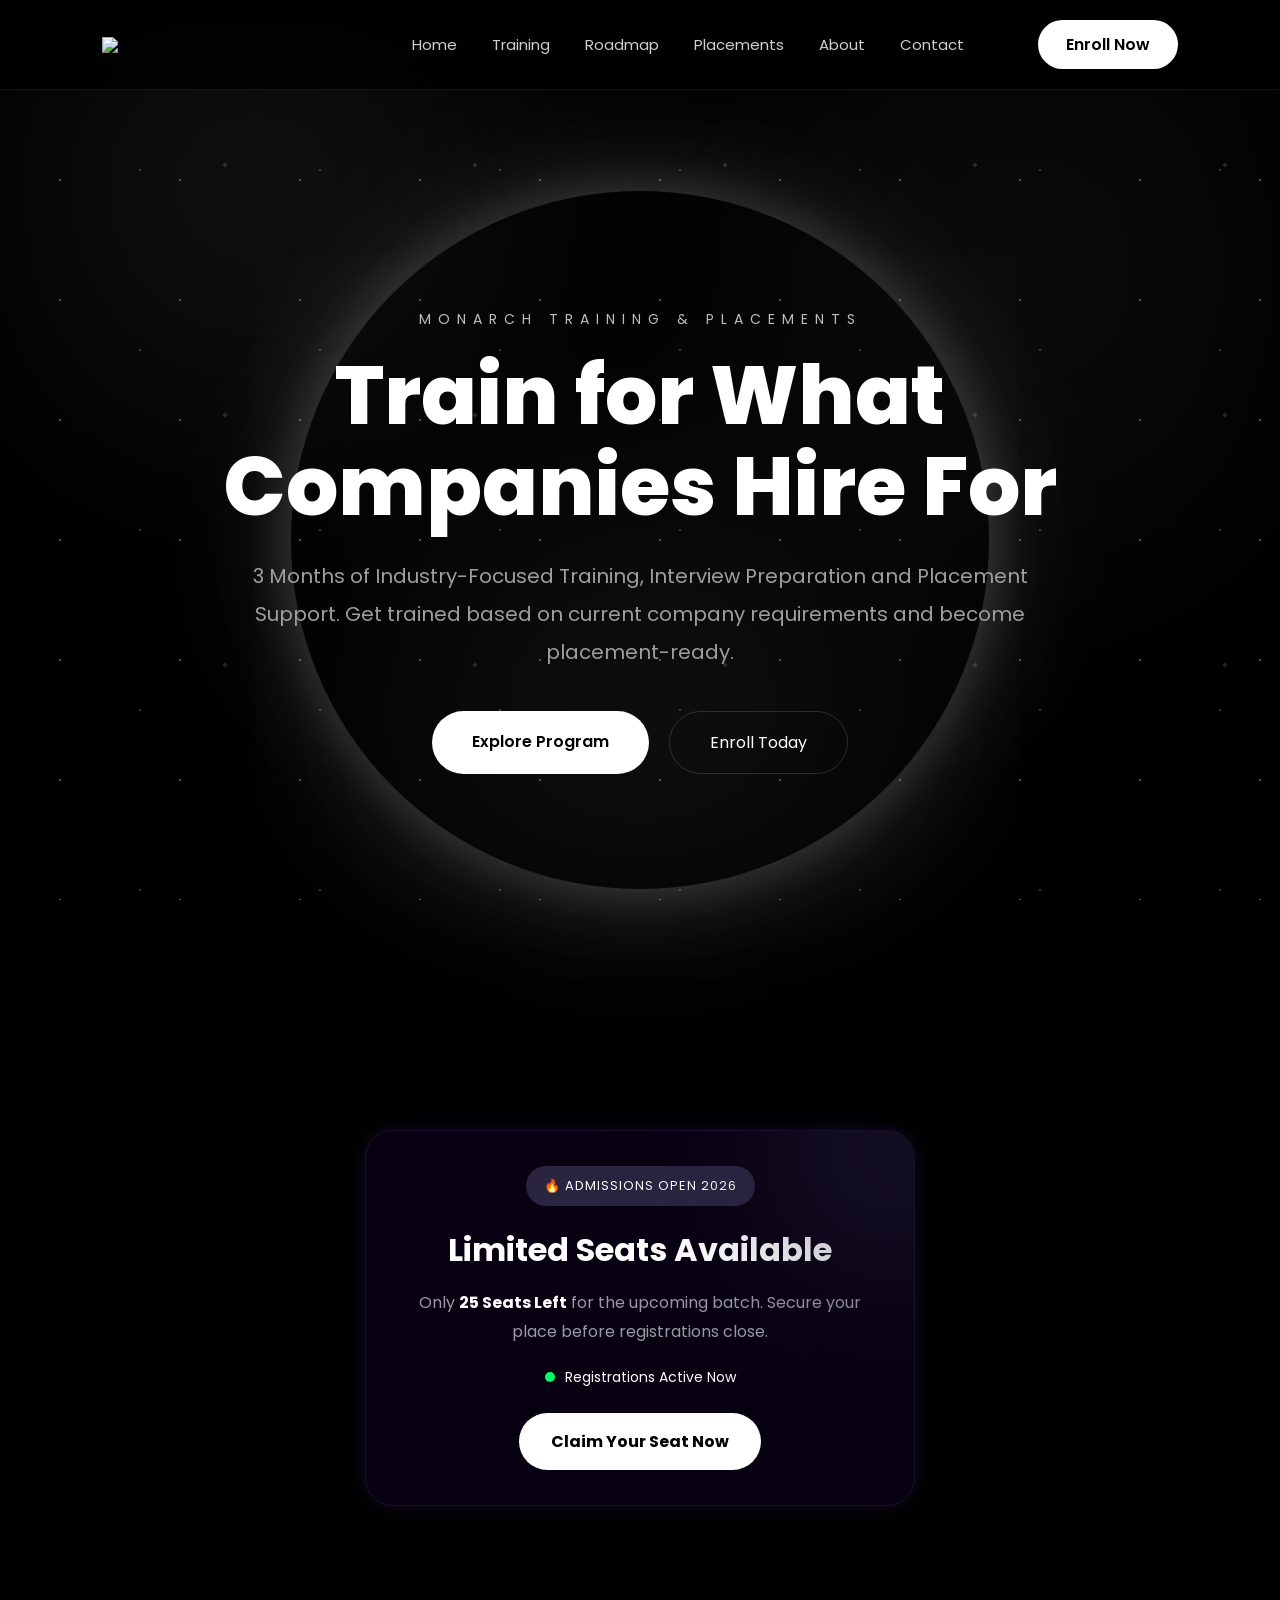
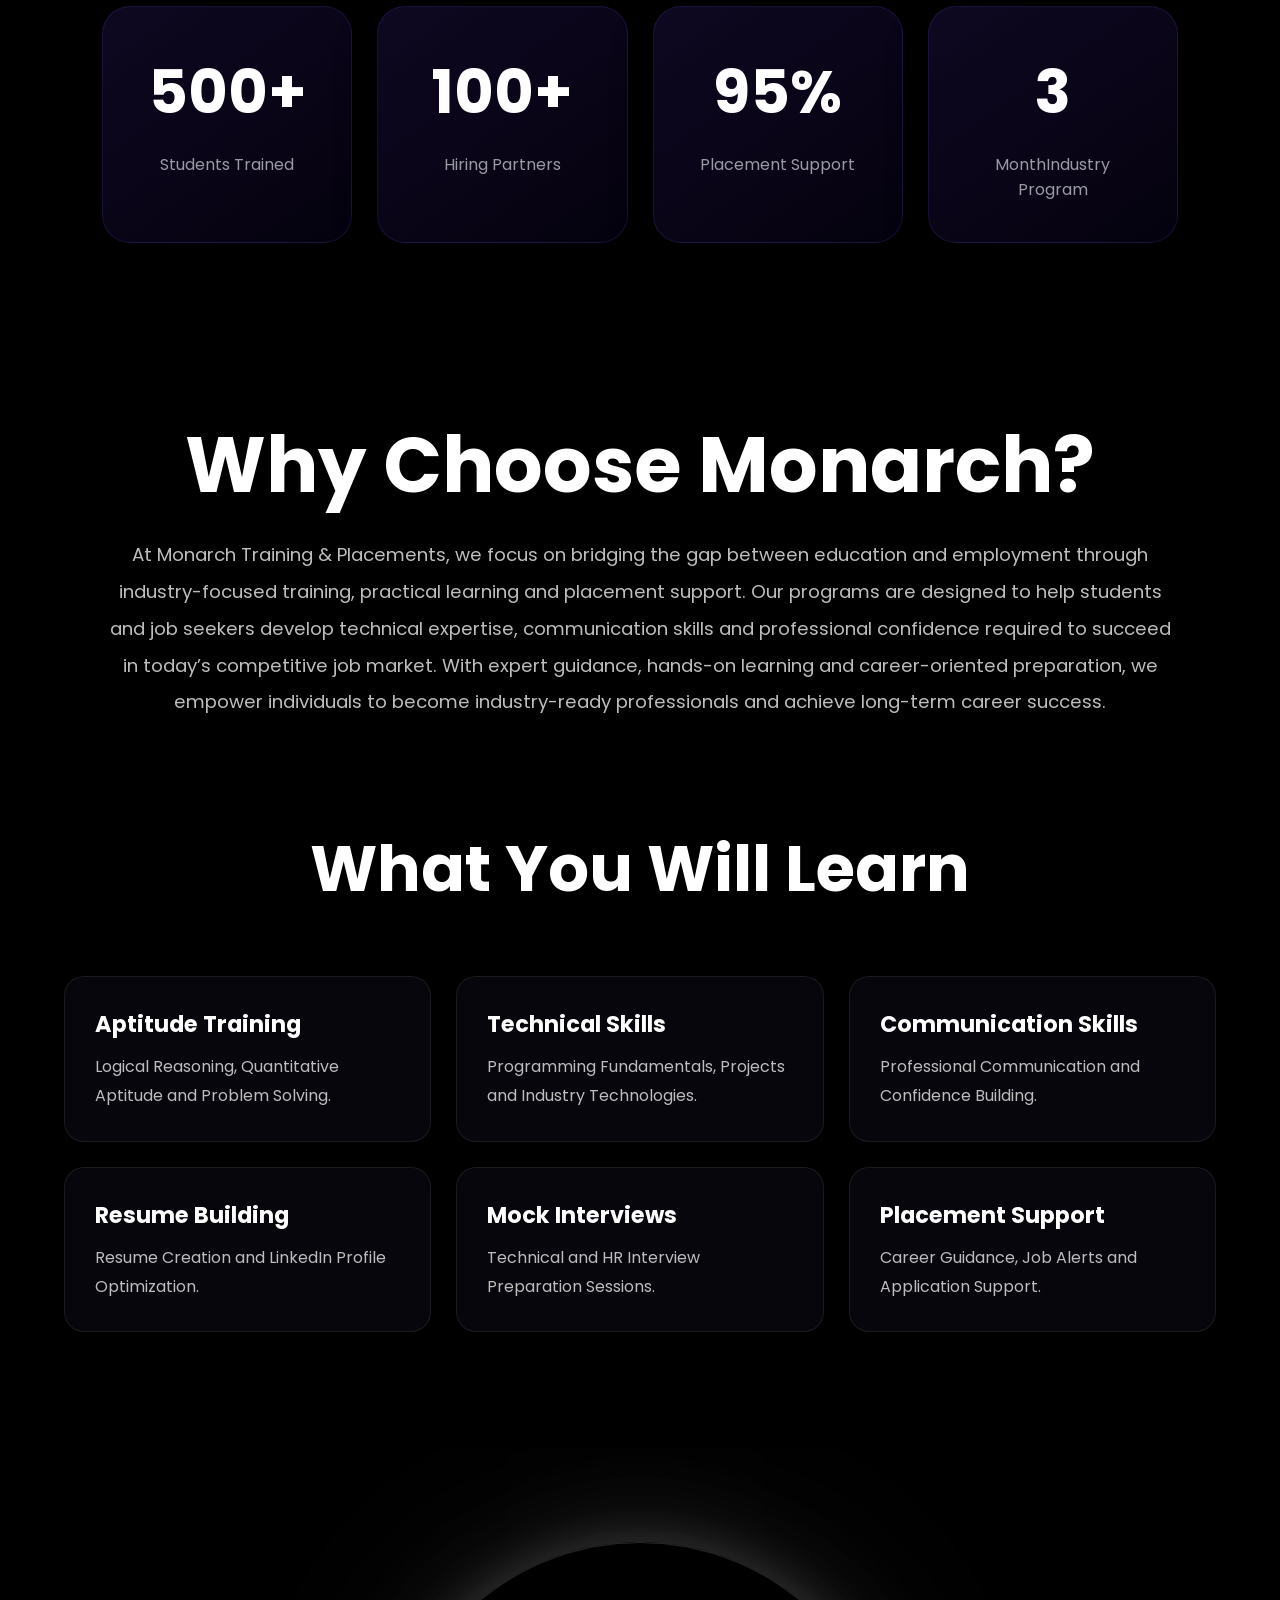
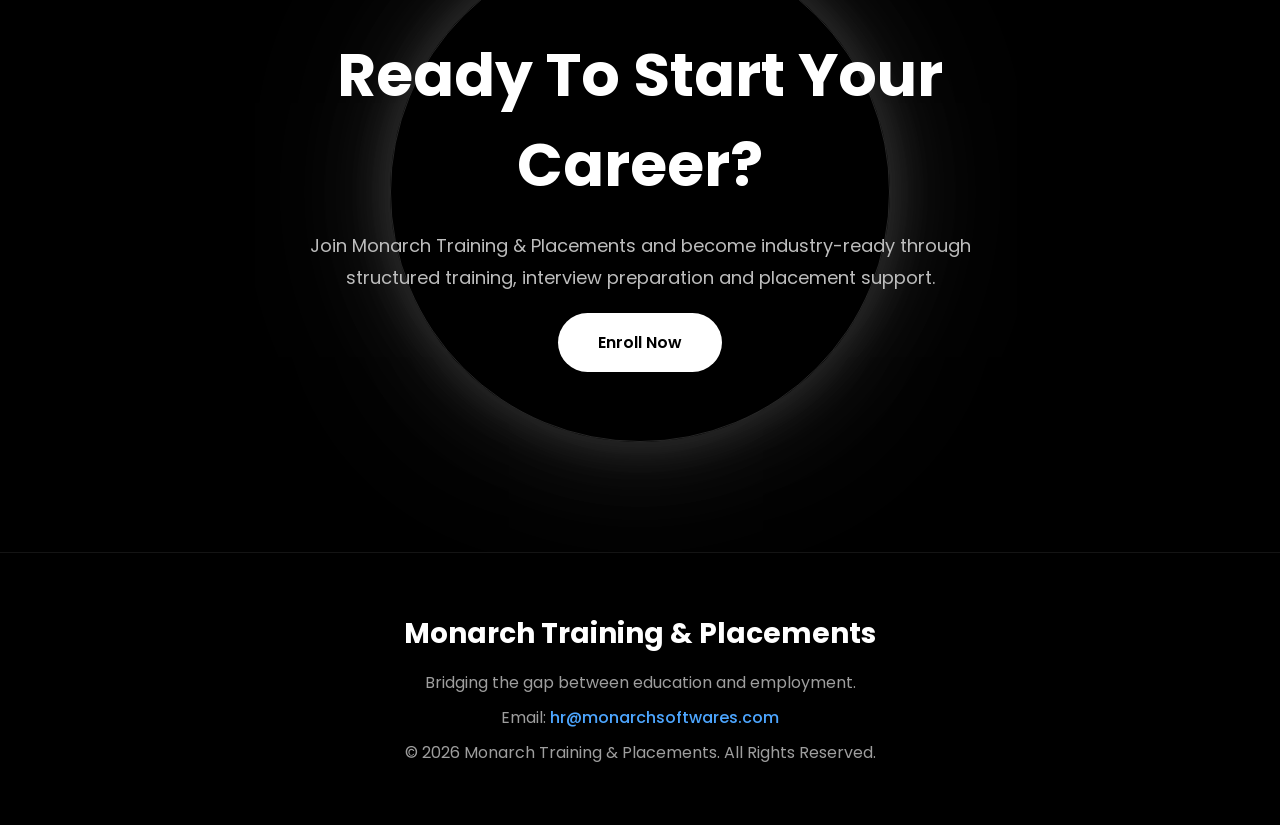
==== index.html @ 28a58e7a "Updated mobile responsive design" ====
<!DOCTYPE html>
<html lang="en">
<head>
<meta charset="UTF-8">
<meta name="viewport" content="width=device-width, initial-scale=1.0">

<title>Monarch Training & Placements</title>

<link rel="preconnect" href="https://fonts.googleapis.com">
<link href="https://fonts.googleapis.com/css2?family=Poppins:wght@300;400;500;600;700;800&display=swap" rel="stylesheet">

<link rel="stylesheet" href="style.css">

</head>
<script>
const glow = document.querySelector('.cursor-glow');

let mouseX = window.innerWidth / 2;
let mouseY = window.innerHeight / 2;

let currentX = mouseX;
let currentY = mouseY;

document.addEventListener('mousemove', (e) => {
    mouseX = e.clientX;
    mouseY = e.clientY;
});

function animateGlow(){

    currentX += (mouseX - currentX) * 0.08;
    currentY += (mouseY - currentY) * 0.08;

    glow.style.left = currentX + 'px';
    glow.style.top = currentY + 'px';

    requestAnimationFrame(animateGlow);
}

animateGlow();
</script>
<body>

<div class="cursor-glow"></div>

<!-- NAVBAR -->

<nav class="navbar">

    <div class="logo">
    <img src="./images/logo.png" >

    <div class="logo-text">
    </div>
</div>

    </div>
    <div class="menu-toggle">
    <i class="fas fa-bars"></i>
</div>

    <ul class="nav-links">
        <li><a href="index.html">Home</a></li>
        <li><a href="training.html">Training</a></li>
        <li><a href="roadmap.html">Roadmap</a></li>
        <li><a href="Placement-support.html">Placements</a></li>
        <li><a href="about.html">About</a></li>
        <li><a href="contact.html">Contact</a></li>
    </ul>

    <a href="contact.html" class="enroll-btn">
        Enroll Now
    </a>

</nav>

<!-- HERO SECTION -->

<section class="hero">

    <div class="glow-circle"></div>

    <div class="hero-content">

        <span class="subtitle">
            MONARCH TRAINING & PLACEMENTS
        </span>

        <h1>
            Train for What <br>
            Companies Hire For
        </h1>

        <p>
            3 Months of Industry-Focused Training,
            Interview Preparation and Placement Support.
            Get trained based on current company requirements
            and become placement-ready.
        </p>

        <div class="hero-buttons">

            <a href="training.html" class="primary-btn">
                Explore Program
            </a>

            <a href="contact.html" class="secondary-btn">
                Enroll Today
            </a>

        </div>

    </div>

</section>
<div class="admission-banner">

    <div class="banner-glow"></div>

    <div class="banner-badge">
        🔥 ADMISSIONS OPEN 2026
    </div>

    <h3>
        Limited Seats Available
    </h3>

    <p>
        Only <span class="highlight">25 Seats Left</span>
        for the upcoming batch.
        Secure your place before registrations close.
    </p>

    <div class="live-indicator">
        <span></span>
        Registrations Active Now
    </div>

    <a href="contact.html" class="banner-btn">
         Claim Your Seat Now
    </a>

</div>
<!-- STATS -->

<section class="stats">

    <div class="stat-card">
        <h2>500+</h2>
        <p>Students Trained</p>
    </div>

    <div class="stat-card">
        <h2>100+</h2>
        <p>Hiring Partners</p>
    </div>

    <div class="stat-card">
        <h2>95%</h2>
        <p>Placement Support</p>
    </div>

    <div class="stat-card">
        <h2>3</h2>
        <p>MonthIndustry Program</p>
    </div>

</section>

<section class="why-monarch">

    <h2>Why Choose Monarch?</h2>

    <p>
        At Monarch Training & Placements, we focus on bridging the gap
        between education and employment through industry-focused training,
        practical learning and placement support. Our programs are designed
        to help students and job seekers develop technical expertise,
        communication skills and professional confidence required to succeed
        in today’s competitive job market. With expert guidance, hands-on
        learning and career-oriented preparation, we empower individuals to
        become industry-ready professionals and achieve long-term career success.
    </p>

</section>

<section class="training-modules">

    <h2>What You Will Learn</h2>

    <div class="modules-grid">

        <div class="module-box">
            <h3>Aptitude Training</h3>
            <p>Logical Reasoning, Quantitative Aptitude and Problem Solving.</p>
        </div>

        <div class="module-box">
            <h3>Technical Skills</h3>
            <p>Programming Fundamentals, Projects and Industry Technologies.</p>
        </div>

        <div class="module-box">
            <h3>Communication Skills</h3>
            <p>Professional Communication and Confidence Building.</p>
        </div>

        <div class="module-box">
            <h3>Resume Building</h3>
            <p>Resume Creation and LinkedIn Profile Optimization.</p>
        </div>

        <div class="module-box">
            <h3>Mock Interviews</h3>
            <p>Technical and HR Interview Preparation Sessions.</p>
        </div>

        <div class="module-box">
            <h3>Placement Support</h3>
            <p>Career Guidance, Job Alerts and Application Support.</p>
        </div>

    </div>

</section>

<!-- CTA -->

<section class="cta">

    <div class="cta-circle"></div>

    <div class="cta-content">

        <h2>
            Ready To Start Your Career?
        </h2>

        <p>
            Join Monarch Training & Placements and
            become industry-ready through structured
            training, interview preparation and placement support.
        </p>

        <a href="contact.html" class="cta-btn">
            Enroll Now
        </a>

    </div>

</section>

<!-- FOOTER -->

<footer>

    <h3>
        Monarch Training & Placements
    </h3>

    <p>
        Bridging the gap between education and employment.
    </p>

    <p>
    Email:
    <a href="https://mail.google.com/mail/?view=cm&fs=1&to=hr@monarchsoftwares.com" target="_blank">
        hr@monarchsoftwares.com
    </a>
</p>

    <p>
        © 2026 Monarch Training & Placements.
        All Rights Reserved.
    </p>

</footer>
<script src="script.js"></script>

</body>
</html>
---- style.css ----
*{
margin:0;
padding:0;
box-sizing:border-box;
font-family:'Poppins',sans-serif;
scroll-behavior:smooth;
}

body{
background:#000;
color:#fff;
overflow-x:hidden;
}

/* NAVBAR */

.navbar{
position:fixed;
top:0;
left:0;
width:100%;
padding:20px 8%;
display:flex;
justify-content:space-between;
align-items:center;
background:rgba(0,0,0,0.75);
backdrop-filter:blur(15px);
z-index:1000;
border-bottom:1px solid rgba(255,255,255,0.08);
}

.logo{
font-size:30px;
font-weight:800;
letter-spacing:2px;
}

.nav-links{
display:flex;
list-style:none;
gap:35px;
}

.nav-links a{
text-decoration:none;
color:#cfcfcf;
font-size:15px;
transition:.3s;
}

.nav-links a:hover{
color:#fff;
}

.enroll-btn{
padding:12px 28px;
background:#fff;
color:#000;
text-decoration:none;
border-radius:50px;
font-weight:600;
transition:.3s;
}

.enroll-btn:hover{
transform:translateY(-3px);
}
.logo{
    display:flex;
    align-items:center;
    gap:15px;
}

.logo img{
    width:220px;
    height:auto;
}

.logo-text h3{
    font-size:24px;
}

/* HERO */

.hero{
min-height:120vh;
display:flex;
justify-content:center;
align-items:center;
text-align:center;
position:relative;
overflow:hidden;
padding:0 20px;
}

.glow-circle{
position:absolute;
width:700px;
height:700px;
border-radius:50%;
border:1px solid rgba(255,255,255,.15);

box-shadow:
0 0 50px rgba(255,255,255,.15),
0 0 120px rgba(255,255,255,.12),
0 0 220px rgba(255,255,255,.08);

animation:pulse 6s infinite ease-in-out;
}

@keyframes pulse{

0%{
transform:scale(1);
}

50%{
transform:scale(1.08);
}

100%{
transform:scale(1);
}

}

.hero-content{
max-width:950px;
position:relative;
z-index:2;
}

.subtitle{
font-size:14px;
letter-spacing:7px;
color:#bdbdbd;
}

.hero-content h1{
font-size:82px;
font-weight:800;
line-height:1.1;
margin-top:20px;
margin-bottom:25px;
}

.hero-content p{
font-size:20px;
line-height:1.9;
color:#9e9e9e;
max-width:800px;
margin:auto;
}

.hero-buttons{
margin-top:40px;
display:flex;
justify-content:center;
gap:20px;
}

.primary-btn{
padding:18px 40px;
background:#fff;
color:#000;
text-decoration:none;
border-radius:50px;
font-weight:600;
transition:.3s;
}

.primary-btn:hover{
transform:translateY(-4px);
}

.secondary-btn{
padding:18px 40px;
border:1px solid rgba(255,255,255,.15);
text-decoration:none;
border-radius:50px;
color:#fff;
transition:.3s;
}

.secondary-btn:hover{
background:#fff;
color:#000;
}

/* STATS */

.stats{
padding:100px 8%;
display:grid;
grid-template-columns:repeat(auto-fit,minmax(250px,1fr));
gap:25px;
}

.stat-card{
background:rgba(255,255,255,.04);
border:1px solid rgba(255,255,255,.08);
padding:40px;
border-radius:20px;
text-align:center;
transition:.4s;
}

.stat-card:hover{
transform:translateY(-8px);
background:rgba(255,255,255,.06);
}

.stat-card h2{
font-size:48px;
margin-bottom:10px;
}

.stat-card p{
color:#bdbdbd;
}

/* ===========================
   COMPANIES
=========================== */

.companies{
    padding:120px 8%;
    text-align:center;
}

.companies-heading{
    position: relative;
    top: -40px;
}

.companies h2{
    font-size:55px;
    margin-bottom:50px;
}

.logo-slider{
    width:100%;
    overflow:hidden;
    position:relative;
    margin-top:40px;
}

.logo-track{
    display:flex;
    align-items:center;
    gap:80px;

    width:max-content;

    animation:scrollCompanies 20s linear infinite;
}

.logo-track span{
    font-size:28px;
    font-weight:600;
    color:#a8a8a8;
    white-space:nowrap;

    transition:.3s;
}

.logo-track span{
    filter:
    drop-shadow(0 0 5px rgba(255,255,255,.3))
    drop-shadow(0 0 10px rgba(255,255,255,.2));
}

@keyframes scrollCompanies{

    from{
        transform:translateX(0);
    }

    to{
        transform:translateX(-50%);
    }

}

.logo-slider span{
    font-size:24px;
    font-weight:600;
    color:#a8a8a8;

    transition:.3s;
}

.logo-slider span:hover{
    color:#fff;
    transform:translateY(-5px);
}

/* ==========================
   WHY CHOOSE MONARCH
========================== */

.why-monarch{

    width:100%;

    max-width:1400px;

    margin:80px auto;

    padding:0 8%;

    text-align:center;
}

.why-monarch h2{

    color:#fff;

    font-size:clamp(3rem, 6vw, 5rem);

    font-weight:700;

    line-height:1.1;

    margin-bottom:30px;
}

.why-monarch p{

    color:#bdbdbd;

    font-size:1.15rem;

    line-height:2;

    max-width:1200px;
width:100%;
width:100%;


    margin:0 auto;
}

/* ==========================
   TABLET
========================== */

@media(max-width:992px){

    .why-monarch{

        padding:0 6%;
    }

    .why-monarch p{

        max-width:900px;

        font-size:1.05rem;
    }
}

/* ==========================
   MOBILE
========================== */

@media(max-width:768px){

    .why-monarch{

        margin:60px auto;

        padding:0 5%;
    }

    .why-monarch h2{

        font-size:2.5rem;

        margin-bottom:20px;
    }

    .why-monarch p{

        font-size:1rem;

        line-height:1.8;
    }
}

/* ==========================
   TRAINING MODULES
========================== */

.training-modules{

    max-width:1300px;
    margin:100px auto;
    padding:0 5%;
}

.training-modules h2{

    text-align:center;
    color:#fff;
    font-size:4rem;
    margin-bottom:60px;
}

.modules-grid{

    display:grid;
    grid-template-columns:repeat(3,1fr);
    gap:25px;
}

.module-box{

    background:rgba(10,10,20,.6);

    border:1px solid rgba(255,255,255,.08);

    border-radius:20px;

    padding:30px;

    transition:.3s ease;
}

.module-box h3{

    color:#fff;

    margin-bottom:12px;

    font-size:1.4rem;
}

.module-box p{

    color:#bdbdbd;

    line-height:1.8;
}

.module-box:hover{

    transform:translateY(-8px);

    border-color:#7B61FF;

    box-shadow:
    0 0 10px rgba(123,97,255,.25),
    0 0 30px rgba(123,97,255,.15);
}

@media(max-width:900px){

    .modules-grid{

        grid-template-columns:1fr;
    }

    .training-modules h2{

        font-size:2.8rem;
    }
}


/* CTA */

.cta{
height:80vh;
display:flex;
justify-content:center;
align-items:center;
text-align:center;
position:relative;
overflow:hidden;
}

.cta-circle{
position:absolute;
width:500px;
height:500px;
border-radius:50%;
border:1px solid rgba(255,255,255,.15);

box-shadow:
0 0 50px rgba(255,255,255,.15),
0 0 120px rgba(255,255,255,.10),
0 0 200px rgba(255,255,255,.08);
}

.cta-content{
position:relative;
z-index:2;
max-width:700px;
}

.cta-content h2{
font-size:60px;
margin-bottom:20px;
}

.cta-content p{
font-size:18px;
color:#bdbdbd;
line-height:1.8;
margin-bottom:35px;
}

.cta-btn{
padding:18px 40px;
background:#fff;
color:#000;
text-decoration:none;
border-radius:50px;
font-weight:600;
}

/* FOOTER */

footer{
padding:60px 20px;
text-align:center;
border-top:1px solid rgba(255,255,255,.08);
}

footer h3{
font-size:28px;
margin-bottom:15px;
}

footer p{
color:#9e9e9e;
margin-top:10px;
}

/* MOBILE */

@media(max-width:992px){

.nav-links{
display:none;
}

.hero-content h1{
font-size:55px;
}

.why-monarch h2,
.program h2,
.placement-support h2{
font-size:40px;
}

.cta-content h2{
font-size:40px;
}

.glow-circle{
width:500px;
height:500px;
}
}

@media(max-width:768px){

.hero-content h1{
font-size:42px;
}

.hero-content p{
font-size:16px;
}

.hero-buttons{
flex-direction:column;
align-items:center;
}

.glow-circle{
width:350px;
height:350px;
}

.cta-circle{
width:300px;
height:300px;
}
}
.training-hero{

min-height:120vh;

display:flex;
justify-content:center;
align-items:center;

text-align:center;

padding:120px 20px;

position:relative;
overflow:hidden;
}

.training-content{

max-width:900px;

position:relative;
z-index:2;
}

.training-content h1{

font-size:80px;

margin:25px 0;
}

.training-content p{

font-size:20px;

line-height:1.8;

color:#bdbdbd;
}

.training-features{

padding:120px 8%;
text-align:center;
}
.training-features h2{
    position: relative;
    top: -50px;

}
/* ROADMAP PAGE */

.roadmap-hero{

min-height:120vh;

display:flex;

justify-content:center;

align-items:center;

text-align:center;

padding:120px 20px;

position:relative;
}

.roadmap-content{

max-width:900px;

z-index:2;
}

.roadmap-content h1{

font-size:80px;

margin:20px 0;
}

.roadmap-content p{

font-size:20px;

line-height:1.8;

color:#bdbdbd;
}



/* TIMELINE */

.timeline-section{
    padding:60px 8% 120px;
    text-align:center;
}
.timeline-section h2{
    position: relative;
    top: -60px;
}


.timeline{

max-width:900px;

margin:auto;

position:relative;
}

.timeline::before{

content:"";

position:absolute;

left:50%;

top:0;

width:2px;

height:100%;

background:rgba(255,255,255,.15);

transform:translateX(-50%);
}

.timeline-item{
    display:flex;
    align-items:center;
    margin-bottom:80px;
    position:relative;
}
.timeline-item:nth-child(odd){
    justify-content:flex-start;
}

.timeline-item:nth-child(even){
    justify-content:flex-end;
}

.timeline-item:nth-child(odd) .timeline-card{
    margin-left:50px;
    margin-right:0;
}

.timeline-item:nth-child(even) .timeline-card{
    margin-right:50px;
    margin-left:0;
}

.timeline-dot{
    width:60px;
    height:60px;

    background:#fff;
    color:#000;

    border-radius:50%;

    display:flex;
    justify-content:center;
    align-items:center;

    font-size:24px;
    font-weight:700;

    position:absolute;
    left:50%;
    transform:translateX(-50%);

    z-index:2;
}
.timeline-card{

    width:400px;

    padding:35px;

    margin-left:40px;

    background:#070111;

    border:1px solid #1A1230;

    border-radius:20px;

    text-align:left;

    transition:.4s;

    backdrop-filter:blur(15px);
}

.timeline-card:hover{

    transform:translateY(-10px);

    border-color:#35265f;

    box-shadow:
    0 0 15px rgba(72,52,130,.20);
}
.timeline-card h3{

font-size:32px;

margin-bottom:10px;
}

.timeline-card h4{

margin-bottom:20px;
}

.timeline-card ul{

padding-left:20px;
}

.timeline-card li{

margin-bottom:12px;

color:#bdbdbd;
}



/* MOBILE */

@media(max-width:768px){

.timeline::before{

left:35px;
}

.timeline-item{

justify-content:flex-start;
}

.timeline-card{

width:100%;

margin-left:20px;
}

.roadmap-content h1{

font-size:45px;
}

}
/* PLACEMENT PAGE */

.placement-hero{

min-height:120vh;

display:flex;

justify-content:center;

align-items:center;

text-align:center;

padding:120px 20px;

position:relative;

overflow:hidden;
}

.placement-content{

max-width:900px;

position:relative;

z-index:2;
}

.placement-content h1{

font-size:80px;

margin:20px 0;
}

.placement-content p{

font-size:20px;

color:#bdbdbd;

line-height:1.8;
}

/* PLACEMENT JOURNEY */


.placement-journey{
    padding:100px 8%;
}

.section-heading{
    text-align:center;
    margin-bottom:80px;
}

.section-heading span{
    color:#7c3aed;
    font-size:.9rem;
    letter-spacing:3px;
}

.section-heading h2{
    color:#fff;
    font-size:3rem;
    margin-top:10px;
}

.journey-item{
    display:flex;
    align-items:flex-start;
    gap:25px;
    max-width:650px;
    margin-bottom:50px;
}

.journey-item.right{
    margin-left:auto;
    flex-direction:row-reverse;
    text-align:right;
}

.step-circle{
    min-width:70px;
    width:70px;
    height:70px;

    border-radius:50%;

    background:#090027;
    border:1px solid rgba(123,44,255,.15);

    color:#ffffff;

    display:flex;
    align-items:center;
    justify-content:center;

    font-size:1.3rem;
    font-weight:700;

    box-shadow:0 0 25px rgba(124,58,237,.35);
}

.journey-content h3{
    color:#fff;
    font-size:2.3rem;
    margin-bottom:15px;
    position:relative;
}

.journey-content h3::after{
    content:'';
    display:block;

    width:70px;
    height:3px;

    background:#7c3aed;

    margin-top:12px;
}

.journey-item.right .journey-content h3::after{
    margin-left:auto;
}

.journey-content p{
    color:#b8c1d1;
    line-height:2;
    font-size:1.05rem;
}

@media(max-width:768px){

    .journey-item,
    .journey-item.right{
        margin-left:0;
        text-align:left;
        flex-direction:row;
    }

    .journey-item.right .journey-content h3::after{
        margin-left:0;
    }

    .section-heading h2{
        font-size:2rem;
    }

    .journey-content h3{
        font-size:1.7rem;
    }

    .step-circle{
        width:55px;
        height:55px;
        min-width:55px;
    }
}

.process-card{

padding:40px;

background:rgba(255,255,255,.04);

backdrop-filter:blur(15px);

border:1px solid rgba(255,255,255,.08);

border-radius:20px;

transition:.4s;
}

.process-card:hover{

transform:translateY(-10px);
}

.process-card h3{

font-size:50px;

margin-bottom:15px;
}

.process-card h4{

margin-bottom:15px;
}

.process-card p{

color:#bdbdbd;

line-height:1.8;
}
.placement-process{

padding:120px 8%;

text-align:center;
}
.placement-process h2{
    position: relative;
    top: -20px;
}
.process-grid{
    display:grid;

    grid-template-columns:
    repeat(3, minmax(380px,1fr));

    gap:30px;

    width:100%;
}
.process-card{
    width:100%;
}

.process-card{
    padding:40px;

    background:#070111;

    border:1px solid #1A1230;

    border-radius:20px;

    transition:.4s;

    backdrop-filter:blur(20px);
}

.process-card:hover{
    transform:translateY(-10px);

    border-color:#35265f;

    box-shadow:
    0 0 15px rgba(72,52,130,.20),
    0 0 30px rgba(72,52,130,.10);
}

.process-card h3{

font-size:50px;

margin-bottom:15px;
}

.process-card h4{

margin-bottom:15px;
}

.process-card p{

color:#bdbdbd;

line-height:1.8;
}

/* ===========================
   PLACEMENT STATS
=========================== */

.placement-stats{
    padding: 30px 8%;
    text-align:center;
}

.impact-heading{
    position: relative;
    top: -80px;
}

.placement-stats h2{
    font-size:55px;
    margin-bottom:60px;
    text-align:center;
}

.stats-grid{
    max-width:1400px;
    margin:0 auto;

    display:grid;
    grid-template-columns:repeat(auto-fit,minmax(320px,1fr));

    gap:30px;
}

.stat-card{
    background:rgba(255,255,255,.04);

    border:1px solid rgba(255,255,255,.08);

    border-radius:25px;

    padding:60px 30px;

    text-align:center;

    transition:.4s;
}

.stat-card:hover{
    transform:translateY(-10px);
}

.stat-card h2{
    font-size:60px;
    margin-bottom:15px;
}

.stat-card p{
    color:#bdbdbd;
}
/* ABOUT PAGE */

.about-hero{
min-height:120vh;
display:flex;
justify-content:center;
align-items:center;
text-align:center;
position:relative;
overflow:hidden;
padding:120px 20px;
}

.about-circle{
position:absolute;
width:700px;
height:700px;
border-radius:50%;
border:2px solid rgba(255,255,255,.1);

box-shadow:
0 0 50px rgba(255,255,255,.15),
0 0 120px rgba(255,255,255,.08);
}

.about-content{
max-width:900px;
z-index:2;
}

.about-content span{
letter-spacing:8px;
color:#999;
font-size:14px;
}

.about-content h1{
font-size:75px;
margin:20px 0;
line-height:1.2;
}

.about-content p{
font-size:20px;
line-height:1.8;
color:#bdbdbd;
}

.about-intro{

    max-width:900px;

    margin:120px auto;

    text-align:center;

    padding:0 5%;
}

.about-intro span{

    color:#60a5fa;

    letter-spacing:3px;

    font-weight:600;
}

.about-intro h2{

    font-size:4rem;

    margin:20px 0;

    color:#fff;
}

.about-intro p{

    color:#bdbdbd;

    line-height:2;
}

/* ================= */

.about-showcase{

    max-width:1400px;

    margin:120px auto;

    padding:0 5%;

    display:grid;

    grid-template-columns:1fr 1fr;

    gap:80px;

    align-items:center;
}

.reverse{

    direction:rtl;
}

.reverse > *{

    direction:ltr;
}

.showcase-text span{

    color:#60a5fa;

    font-weight:600;

    letter-spacing:2px;
}

.showcase-text h2{

    font-size:4rem;

    margin:15px 0;

    color:#fff;
}

.showcase-text p{

    color:#bdbdbd;

    line-height:2;

    font-size:18px;
}

.showcase-image img{

    width:100%;

    height:500px;

    object-fit:cover;

    border-radius:35px;

    transition:.4s;
}

.showcase-image img:hover{

    transform:scale(1.03);

}


/* ================= */

.mission-quote{

    text-align:center;

    padding:150px 5%;
}

.mission-quote h2{

    font-size:5rem;

    line-height:1.2;

    background:linear-gradient(
        90deg,
        #fff,
        #9ca3af
    );

    background-clip:text;
    -webkit-background-clip:text;

    -webkit-text-fill-color:transparent;
}
/* ==========================
   MISSION & VISION
========================== */

.mission-vision-section{

    max-width:1200px;
width:100%;
width:100%;
    margin:120px auto;
    padding:0 5%;

    display:grid;
    grid-template-columns:1fr 1fr;
    gap:80px;

    align-items:start;
}

.mission-side,
.vision-side{

    position:relative;
    padding-left:35px;
}

.mission-side::before,
.vision-side::before{

    content:'';

    position:absolute;

    left:0;
    top:0;

    width:4px;
    height:100%;

    border-radius:10px;
}

.mission-side::before{
    background:#2563eb;
}

.vision-side::before{
    background:#7c3aed;
}

.mission-side span,
.vision-side span{

    display:block;

    color:#60a5fa;

    font-size:14px;
    font-weight:600;

    letter-spacing:2px;

    margin-bottom:20px;
}

.mission-side h2,
.vision-side h2{

    color:#fff;

    font-size:3rem;

    line-height:1.15;

    min-height:220px;

    margin-bottom:25px;
}

.mission-side p,
.vision-side p{

    color:#bdbdbd;

    line-height:1.9;

    margin:0;
}

/* MOBILE */

@media(max-width:900px){

    .mission-vision-section{

        grid-template-columns:1fr;
        gap:60px;
    }

    .mission-side h2,
    .vision-side h2{

        min-height:auto;
        font-size:2.2rem;
    }
}
.about-cta{
min-height:70vh;
display:flex;
justify-content:center;
align-items:center;
text-align:center;
position:relative;
overflow:hidden;
}

.active{
color:#fff !important;
font-weight:600;
}

@media(max-width:768px){

.about-content h1{
font-size:45px;
}

.about-circle{
width:350px;
height:350px;
}
}
/* ==========================
   CONTACT PAGE
========================== */

.contact-hero{
    min-height:120vh;
    display:flex;
    justify-content:center;
    align-items:center;
    text-align:center;
    position:relative;
    overflow:hidden;
    padding:120px 20px;
}

.contact-circle{
    position:absolute;
    width:700px;
    height:700px;
    border-radius:50%;

    border:2px solid rgba(255,255,255,0.1);

    box-shadow:
    0 0 50px rgba(255,255,255,0.15),
    0 0 120px rgba(255,255,255,0.08),
    0 0 180px rgba(255,255,255,0.05);

    animation:floatContact 6s ease-in-out infinite;
}

@keyframes floatContact{

    0%{
        transform:translateY(0);
    }

    50%{
        transform:translateY(-15px);
    }

    100%{
        transform:translateY(0);
    }

}

.contact-content{
    max-width:900px;
    position:relative;
    z-index:2;
}

.contact-content span{
    letter-spacing:8px;
    color:#999;
    font-size:14px;
}

.contact-content h1{
    font-size:80px;
    font-weight:800;
    margin:20px 0;
}

.contact-content p{
    font-size:20px;
    line-height:1.8;
    color:#bdbdbd;
}

/* CONTACT SECTION */

.contact-section{
    padding:80px 8%;
}

.contact-wrapper{
    display:grid;
    grid-template-columns:1fr 1fr;
    gap:40px;
    align-items:start;
}


/* ==========================
   SEND MESSAGE SECTION
========================== */

.contact-form-section{
    padding:40px 8% 100px;
}

.contact-form{

    max-width:900px;

    margin:0 auto;

    background:#070111;

    border:1px solid #1A1230;

    border-radius:30px;

    padding:60px;

    backdrop-filter:blur(20px);

    transition:.4s;
}

.contact-form:hover{

    border-color:#7B61FF;

    box-shadow:
    0 0 20px rgba(123,97,255,.15),
    0 0 40px rgba(123,97,255,.08);
}

.contact-form h2{

    text-align:center;

    font-size:42px;

    margin-bottom:40px;
}

/* ==========================
   FORM
========================== */

.form-group{
    margin-bottom:20px;
}

.form-group input,
.form-group textarea,
.form-group select{

    width:100%;

    background:#0B0518;

    color:#fff;

    border:1px solid #a0a0a0;

    border-radius:14px;

    padding:18px 20px;
}

.form-group input:focus,
.form-group textarea:focus,
.form-group select:focus{

    border-color:#7B61FF;
}

.form-group textarea{

    height:220px;

    resize:none;
}

.submit-btn{

    width:100%;

    padding:18px;

    font-size:18px;

    font-weight:700;

    border:none;

    border-radius:50px;

    background:#7B61FF;

    color:#000;

    cursor:pointer;

    transition:.3s;
}

.submit-btn:hover{

    transform:translateY(-3px);

    box-shadow:
    0 0 20px rgba(123,97,255,.25);
}

/* ==========================
   CONTACT + MAP
========================== */

.contact-info-map{

    padding:0 8% 120px;

    display:grid;

    grid-template-columns:1fr 1fr;

    gap:40px;
}

.contact-info,
.map-box{

    height:500px;

    background:#070111;

    border:1px solid #1A1230;

    border-radius:25px;

    overflow:hidden;

    transition:.4s;
}

.contact-info:hover,
.map-box:hover{

    border-color:#7B61FF;

    box-shadow:
    0 0 20px rgba(255,215,0,.12);
}

.contact-info{

    padding:40px;
}

.contact-info h2{

    font-size:40px;

    margin-bottom:25px;
}

.contact-info p{

    font-size:20px;

    line-height:2;

    color:#bdbdbd;
}

.contact-details{

    margin-top:35px;
}

.contact-details div{

    font-size:20px;

    margin-bottom:25px;
}

/* MAP */

.map-box iframe{

    width:100%;

    height:100%;

    border:none;
}

/* ==========================
   MOBILE
========================== */

@media(max-width:992px){

    .contact-info-map{
        grid-template-columns:1fr;
    }

    .contact-info,
    .map-box{
        height:auto;
        min-height:450px;
    }

    .contact-form{
        padding:35px;
    }

    .contact-form h2{
        font-size:34px;
    }
}

@media(max-width:768px){

    .contact-form h2{
        font-size:30px;
    }

    .form-group input,
    .form-group textarea,
    .form-group select{

        font-size:16px;
    }

    .contact-info h2{
        font-size:32px;
    }

    .contact-info p,
    .contact-details div{
        font-size:17px;
    }
}


.feature-card,
.program-card,
.support-card,
.stat-card{

    background:#070111;

    border:1px solid #1A1230;

    border-radius:28px;

    padding:40px;

    position:relative;

    overflow:hidden;

    transition:all .4s ease;

    backdrop-filter:blur(20px);
}
.whatsapp-btn{

    position:fixed;

    right:25px;
    bottom:25px;

    width:60px;
    height:60px;

    border-radius:50%;

    background:#25D366;

    display:flex;
    align-items:center;
    justify-content:center;

    font-size:32px;

    color:white;
    text-decoration:none;

    z-index:9999;

    box-shadow:
    0 0 15px rgba(37,211,102,.5),
    0 0 30px rgba(37,211,102,.3);

    transition:.3s ease;
}

.whatsapp-btn:hover{

    transform:scale(1.1);

    box-shadow:
    0 0 20px rgba(37,211,102,.8),
    0 0 40px rgba(37,211,102,.5);
}
.feature-card h3,
.feature-card h4,
.program-card h3,
.program-card h4,
.support-card h3,
.stat-card h2{

    color:#FFFFFF;
}

.feature-card p,
.program-card p,
.support-card p,
.stat-card p{

    color:#9A9AA5;
}
.feature-card:hover,
.program-card:hover,
.support-card:hover,
.stat-card:hover{

    border-color:#35265f;

    box-shadow:
    0 0 20px rgba(72,52,130,.25),
    0 0 40px rgba(72,52,130,.12);

    transform:translateY(-8px);
}
.feature-card::before,
.program-card::before,
.support-card::before,
.stat-card::before{

    content:"";

    position:absolute;

    width:280px;
    height:280px;

    left:var(--x);
    top:var(--y);

    transform:translate(-50%,-50%);

    background:radial-gradient(
    250px circle at var(--x) var(--y),
    rgba(123,97,255,.25),
    rgba(0,191,255,.10) 35%,
    transparent 70%
);
    opacity:0;

    transition:opacity .3s;

    pointer-events:none;
}

.feature-card:hover::before,
.program-card:hover::before,
.support-card:hover::before,
.stat-card:hover::before{
    opacity:1;
}
.admission-banner{

    position:relative;

    margin:50px auto 0;

    max-width:550px;

    background:#070111;

    border:1px solid #1A1230;

    border-radius:28px;

    padding:35px;

    text-align:center;

    overflow:hidden;

    backdrop-filter:blur(20px);

    animation:floatCard 4s ease-in-out infinite;

    box-shadow:
    0 0 20px rgba(72,52,130,.20),
    0 0 40px rgba(72,52,130,.08);
}

.banner-glow{

    position:absolute;

    width:250px;
    height:250px;

    background:#2A2440;

    border-radius:50%;

    top:-100px;
    right:-100px;

    filter:blur(80px);

    opacity:.5;
}

.banner-badge{

    display:inline-block;

    padding:10px 18px;

    border-radius:50px;

    background:#2A2440;

    color:#fff;

    font-size:13px;

    letter-spacing:1px;

    animation:pulseBadge 2s infinite;
}

.admission-banner h3{

    margin-top:20px;

    color:#fff;

    font-size:32px;

    font-weight:700;
}

.admission-banner p{

    margin-top:15px;

    color:#9A9AA5;

    line-height:1.8;
}

.highlight{

    color:#fff;

    font-weight:700;
}

.live-indicator{

    margin-top:20px;

    display:flex;

    justify-content:center;

    align-items:center;

    gap:10px;

    color:#fff;

    font-size:14px;
}

.live-indicator span{

    width:10px;
    height:10px;

    border-radius:50%;

    background:#00ff66;

    animation:blink 1s infinite;
}

.banner-btn{

    display:inline-block;

    margin-top:25px;

    padding:16px 32px;

    background:#fff;

    color:#000;

    text-decoration:none;

    border-radius:50px;

    font-weight:700;

    transition:.3s;
}

.banner-btn:hover{

    transform:translateY(-5px) scale(1.05);

    box-shadow:
    0 0 20px rgba(255,255,255,.20);
}

@keyframes floatCard{

    0%,100%{
        transform:translateY(0);
    }

    50%{
        transform:translateY(-8px);
    }
}

@keyframes pulseBadge{

    0%,100%{
        transform:scale(1);
    }

    50%{
        transform:scale(1.08);
    }
}

@keyframes blink{

    0%,100%{
        opacity:1;
    }

    50%{
        opacity:.3;
    }
}/* ===== PREMIUM GLASS CARDS FOR ENTIRE WEBSITE ===== */

.feature-card,
.program-card,
.support-card,
.process-card,
.timeline-card,
.about-card,
.mv-card,
.value-card,
.contact-info,
.contact-form,
.stat-card{

    position:relative;
    overflow:hidden;

    background:linear-gradient(
        145deg,
        rgba(15,8,35,.95),
        rgba(5,2,15,.95)
    );

    border:1px solid rgba(255,255,255,.05);

    border-radius:28px;

    backdrop-filter:blur(20px);

    transition:all .5s ease;

    box-shadow:
    0 20px 40px rgba(0,0,0,.35);
}

/* GLASS REFLECTION */

.feature-card::before,
.program-card::before,
.support-card::before,
.process-card::before,
.timeline-card::before,
.about-card::before,
.mv-card::before,
.value-card::before,
.contact-info::before,
.contact-form::before,
.stat-card::before{

    content:"";

    position:absolute;

    top:-120%;

    left:-60%;

    width:60%;

    height:300%;

    background:linear-gradient(
        rgba(255,255,255,.10),
        transparent
    );

    transform:rotate(25deg);

    transition:.8s ease;
}

/* HOVER EFFECT */

.feature-card:hover,
.program-card:hover,
.support-card:hover,
.process-card:hover,
.timeline-card:hover,
.about-card:hover,
.mv-card:hover,
.value-card:hover,
.contact-info:hover,
.contact-form:hover,
.stat-card:hover{

    transform:translateY(-12px);

    border-color:rgba(95,70,180,.4);

    box-shadow:
    0 30px 60px rgba(0,0,0,.5),
    0 0 25px rgba(95,70,180,.15);
}

.feature-card:hover::before,
.program-card:hover::before,
.support-card:hover::before,
.process-card:hover::before,
.timeline-card:hover::before,
.about-card:hover::before,
.mv-card:hover::before,
.value-card:hover::before,
.contact-info:hover::before,
.contact-form:hover::before,
.stat-card:hover::before{

    left:130%;
}


body{
    background:#000;
    position:relative;
    overflow-x:hidden;
}


body::before{
    content:"";
    position:fixed;
    inset:0;

    background-image:
        radial-gradient(circle, rgba(255,255,255,.9) 1px, transparent 1px),
        radial-gradient(circle, rgba(255,255,255,.6) 1px, transparent 1px),
        radial-gradient(circle, rgba(255,255,255,.4) 2px, transparent 2px);

    background-size:
        120px 120px,
        180px 180px,
        250px 250px;

    background-position:
        0 0,
        50px 80px,
        100px 40px;

    animation:glitterMove 25s linear infinite;

    opacity:.35;

    z-index:-2;
}


body::after{
    content:"";
    position:fixed;
    inset:0;

    background:
        radial-gradient(circle at 20% 20%,
        rgba(255,255,255,.08), transparent 30%),

        radial-gradient(circle at 80% 30%,
        rgba(255,255,255,.05), transparent 35%),

        radial-gradient(circle at 50% 80%,
        rgba(255,255,255,.07), transparent 40%);

    filter:blur(80px);

    z-index:-1;
}

/* Floating Sparkles */
@keyframes glitterMove{
    from{
        transform:translateY(0);
    }

    to{
        transform:translateY(-200px);
    }
}
.feature-card,
.program-card,
.support-card,
.process-card,
.timeline-card,
.stat-card{
    position:relative;
    overflow:hidden;
    border:1px solid #1f1f1f;
}

/* BLUE BORDER GLOW */
.feature-card:hover,
.program-card:hover,
.support-card:hover,
.process-card:hover,
.timeline-card:hover,
.stat-card:hover{

    border-color:#7B61FF;

    box-shadow:
    0 0 5px #7B61FF,
    0 0 15px rgba(123,97,255,.6),
    0 0 30px rgba(123,97,255,.4),
    inset 0 0 20px rgba(255,215,0,.05);

    transform:translateY(-5px);
}
/* ===== UNIVERSAL BLUE CARD EFFECT ===== */

.feature-card,
.program-card,
.support-card,
.process-card,
.timeline-card,
.about-card,
.mv-card,
.value-card,
.contact-info,
.contact-form,
.stat-card{

    border:1px solid rgba(123,97,255,.15);

    transition:.4s ease;
}

.feature-card:hover,
.program-card:hover,
.support-card:hover,
.process-card:hover,
.timeline-card:hover,
.about-card:hover,
.mv-card:hover,
.value-card:hover,
.contact-info:hover,
.contact-form:hover,
.stat-card:hover{

    border-color:#7B61FF;

    box-shadow:
    0 0 5px #7B61FF,
    0 0 15px rgba(123,97,255,.6),
    0 0 30px rgba(123,97,255,.4),
    0 0 50px rgba(123,97,255,.2);

    transform:translateY(-8px);
}
.zigzag-learning{
    max-width:1200px;
width:100%;
width:100%;
    margin:auto;
    padding:100px 8%;
    position:relative;
}

.zigzag-learning h2{
    text-align:center;
    font-size:55px;
    margin-bottom:100px;
}

.zigzag-learning::before{
    content:"";
    position:absolute;
    left:50%;
    top:180px;
    width:2px;
    height:calc(100% - 220px);
    background:#7B61FF;
    transform:translateX(-50%);
}

.zigzag-item{
    width:50%;
    position:relative;
    margin-bottom:70px;
}

.zigzag-item.left{
    padding-right:80px;
    text-align:right;
}

.zigzag-item.right{
    margin-left:50%;
    padding-left:80px;
}

.circle{
    width:70px;
    height:70px;

    border-radius:50%;

    background:#7B61FF;
    color:#000;

    display:flex;
    align-items:center;
    justify-content:center;

    font-size:22px;
    font-weight:700;

    position:absolute;
    top:15px;
}

.left .circle{
    right:-35px;
}

.right .circle{
    left:-35px;
}

.content{
    background:#070111;
    border:1px solid #1A1230;
    border-radius:25px;
    padding:35px;
}

.content h3{
    font-size:30px;
    margin-bottom:15px;
}

.content p{
    color:#bdbdbd;
    line-height:1.8;
}

@media(max-width:768px){

    .zigzag-learning::before{
        left:35px;
    }

    .zigzag-item,
    .zigzag-item.right{
        width:100%;
        margin-left:0;
        padding-left:90px;
        padding-right:0;
        text-align:left;
    }

    .left .circle,
    .right .circle{
        left:0;
        right:auto;
    }
}
/* ZIGZAG CARD HOVER */

.zigzag-item .content{

    transition:all .4s ease;

    border:1px solid rgba(123,97,255,.15);
}

.zigzag-item .content:hover{

    transform:translateY(-10px);

    border-color:#7B61FF;

    box-shadow:
    0 0 10px #7B61FF,
    0 0 25px rgba(123,97,255,.5),
    0 0 50px rgba(123,97,255,.25);
}
footer a{
    color:#4da6ff;
    text-decoration:none;
    font-weight:500;
    transition:0.3s;
}

footer a:hover{
    color:#ffffff;
}
/* =========================
   MOBILE RESPONSIVE
========================= */

@media (max-width: 768px){

    .navbar{
        padding:15px 20px;
        flex-direction:column;
        gap:15px;
    }

    .nav-links{
        flex-wrap:wrap;
        justify-content:center;
        gap:15px;
    }

    .nav-links a{
        font-size:14px;
    }

    .enroll-btn{
        padding:10px 18px;
    }

    /* Hero */

    .hero-content h1,
    .contact-content h1,
    .page-hero h1{
        font-size:2rem !important;
        line-height:1.2;
    }

    .hero-content p,
    .contact-content p,
    .page-hero p{
        font-size:14px;
    }

    /* Cards */

    .cards-container,
    .feature-grid,
    .program-grid,
    .support-grid,
    .stats-grid{
        grid-template-columns:1fr !important;
    }

    /* Contact */

    .contact-form{
        width:100%;
        padding:25px;
    }

    .contact-info-map{
        grid-template-columns:1fr !important;
        gap:30px;
    }

    .map-box iframe{
        height:300px;
    }

    /* CTA */

    .cta-content h2{
        font-size:1.8rem;
    }

    /* Footer */

    footer{
        padding:30px 20px;
        text-align:center;
    }

    img{
        max-width:100%;
        height:auto;
    }

}
/* =========================
   TABLET
========================= */

@media screen and (max-width: 992px){

    .navbar{
        padding:15px 25px;
    }

    .nav-links{
        gap:18px;
    }

    .hero-content h1,
    .contact-content h1{
        font-size:3rem;
    }

    .feature-grid,
    .program-grid,
    .support-grid,
    .stats-grid,
    .contact-info-map{
        grid-template-columns:1fr 1fr;
    }

}

/* =========================
   MOBILE
========================= */

@media screen and (max-width:768px){

    body{
        overflow-x:hidden;
    }

    .navbar{
        flex-direction:column;
        gap:15px;
        padding:15px;
    }

    .logo img{
        width:120px;
    }

    .nav-links{
        flex-wrap:wrap;
        justify-content:center;
        gap:12px;
    }

    .nav-links a{
        font-size:14px;
    }

    .enroll-btn{
        width:100%;
        text-align:center;
    }

    /* Hero */

    .hero-content,
    .contact-content,
    .cta-content{
        width:90%;
        margin:auto;
    }

    .hero-content h1,
    .contact-content h1{
        font-size:2rem !important;
        line-height:1.2;
    }

    .hero-content p,
    .contact-content p{
        font-size:14px;
        line-height:1.7;
    }

    /* Grids */

    .feature-grid,
    .program-grid,
    .support-grid,
    .stats-grid,
    .contact-info-map{
        grid-template-columns:1fr !important;
    }

    /* Cards */

    .feature-card,
    .program-card,
    .support-card,
    .stat-card,
    .contact-info,
    .contact-form{
        width:100%;
    }

    /* Contact Form */

    .contact-form{
        padding:20px;
    }

    .contact-form input,
    .contact-form textarea,
    .contact-form select{
        font-size:16px;
    }

    /* Map */

    .map-box iframe{
        height:300px;
    }

    /* CTA */

    .cta-content h2{
        font-size:1.8rem;
    }

    /* Footer */

    footer{
        padding:30px 20px;
        text-align:center;
    }

    /* Images */

    img{
        max-width:100%;
        height:auto;
        display:block;
    }

}

/* =========================
   SMALL MOBILE
========================= */

@media screen and (max-width:480px){

    .hero-content h1,
    .contact-content h1{
        font-size:1.7rem !important;
    }

    .cta-content h2{
        font-size:1.5rem;
    }

    .nav-links{
        gap:8px;
    }

    .nav-links a{
        font-size:13px;
    }

}
.menu-toggle{
    display:none;
    font-size:24px;
    cursor:pointer;
    color:white;
}

@media(max-width:768px){

    .navbar{
        flex-direction:row;
        justify-content:space-between;
        align-items:center;
    }

    .menu-toggle{
        display:block;
    }

    .nav-links{
        display:none;
        position:absolute;
        top:80px;
        left:0;
        width:100%;
        background:#070111;
        flex-direction:column;
        padding:20px 0;
        gap:15px;
        z-index:999;
    }

    .nav-links.active{
        display:flex;
    }

    .enroll-btn{
        display:none;
    }
}
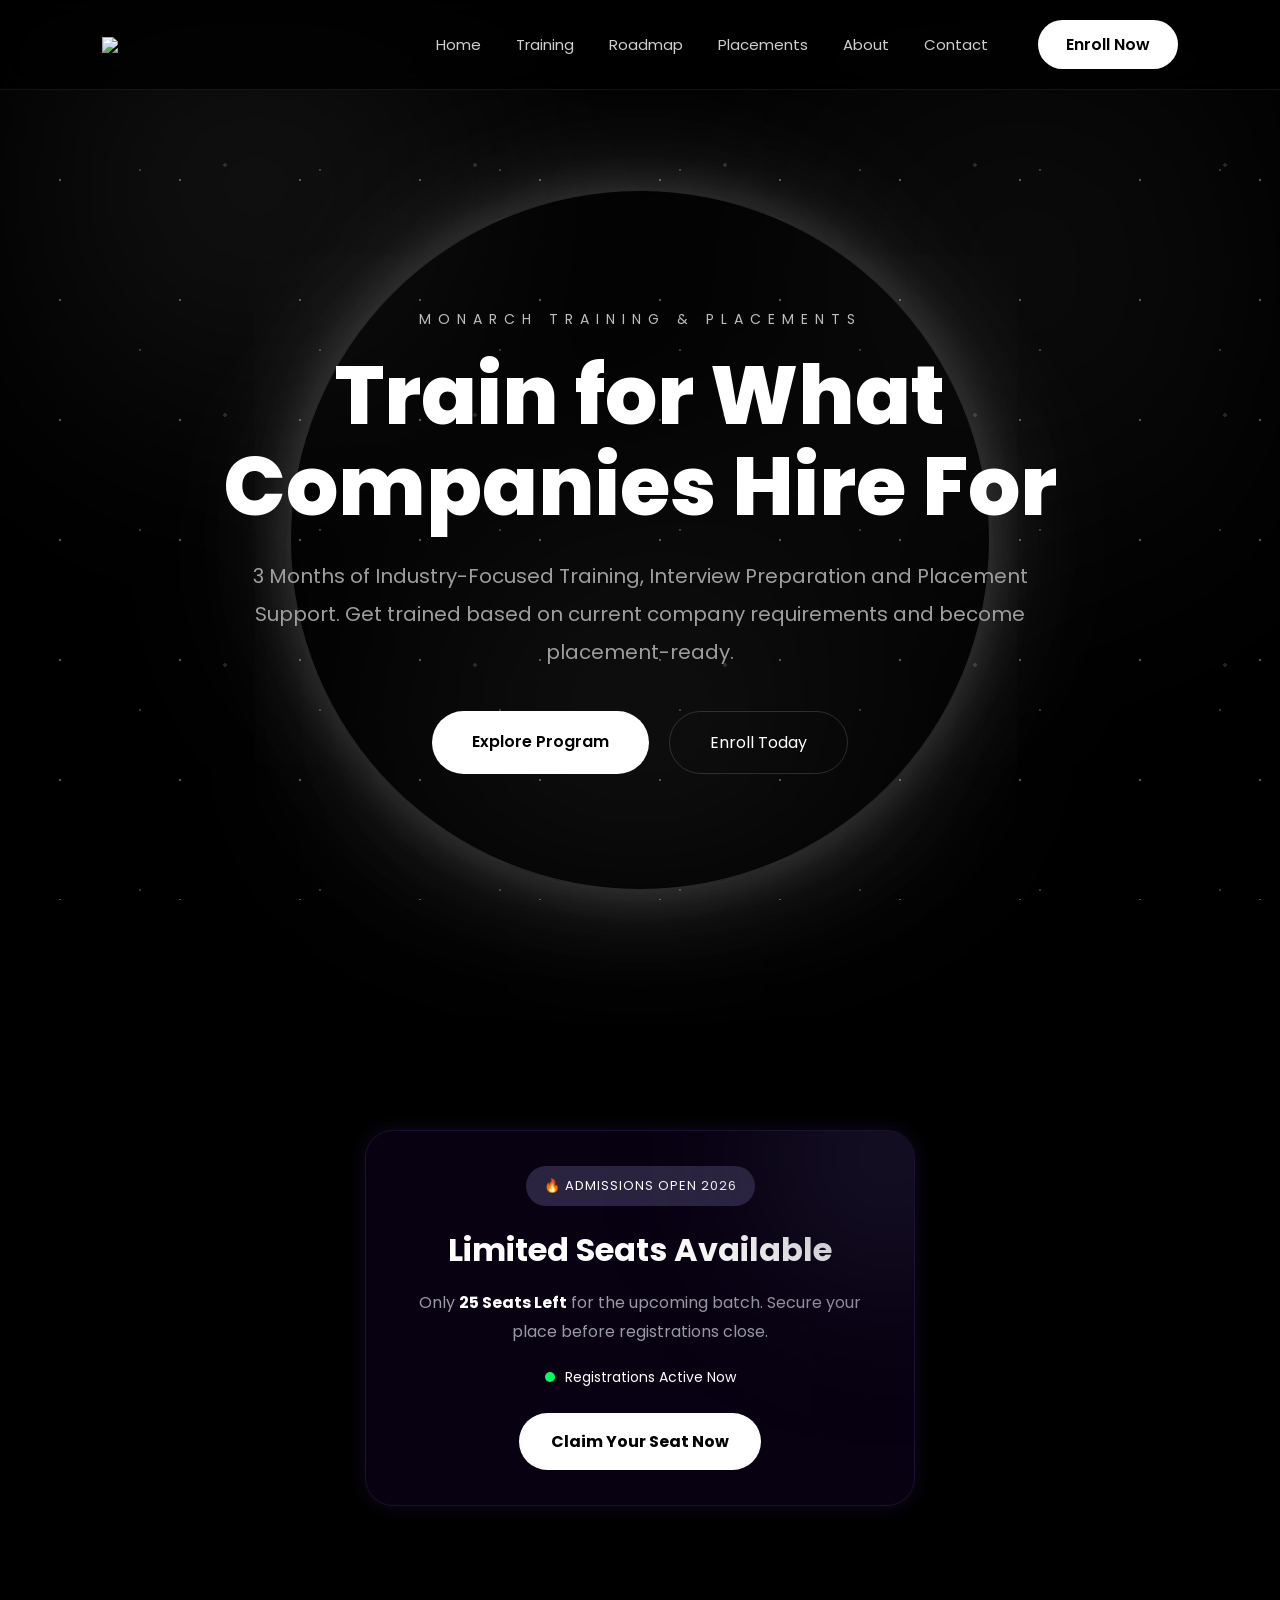
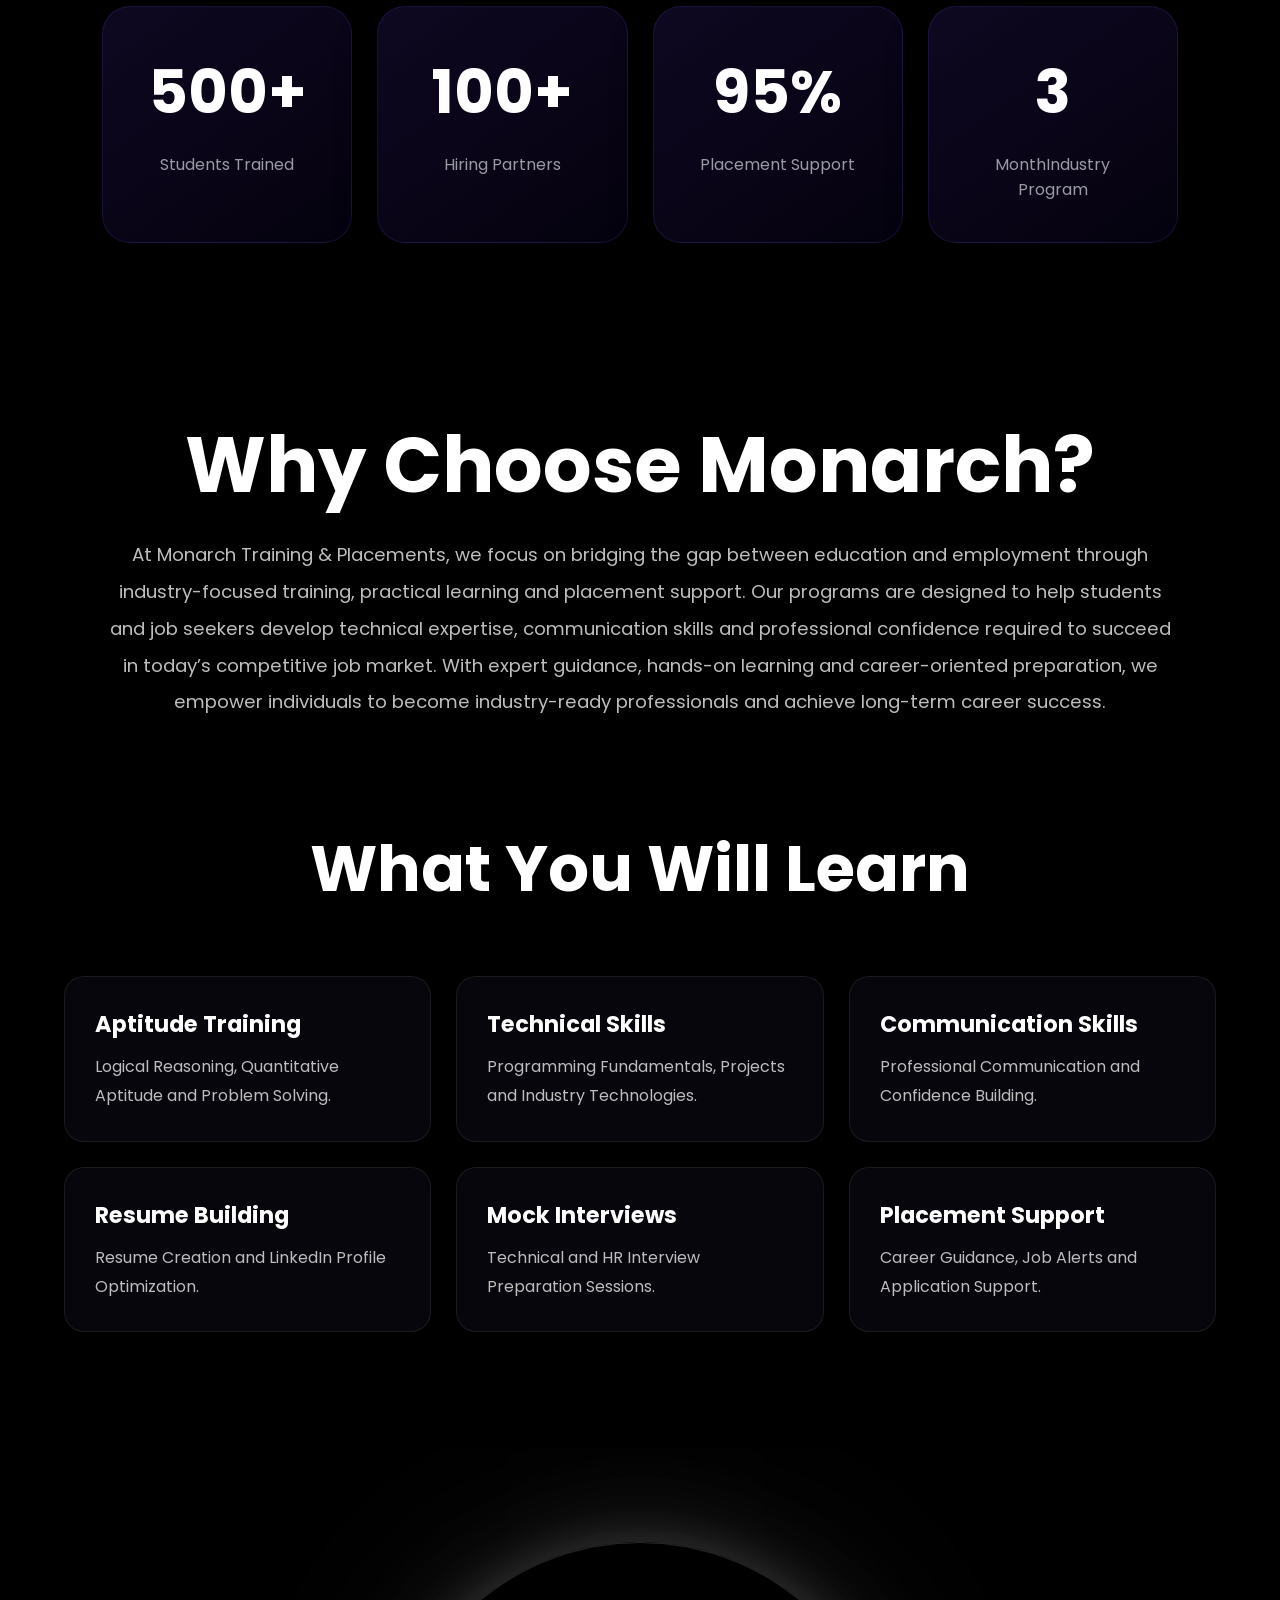
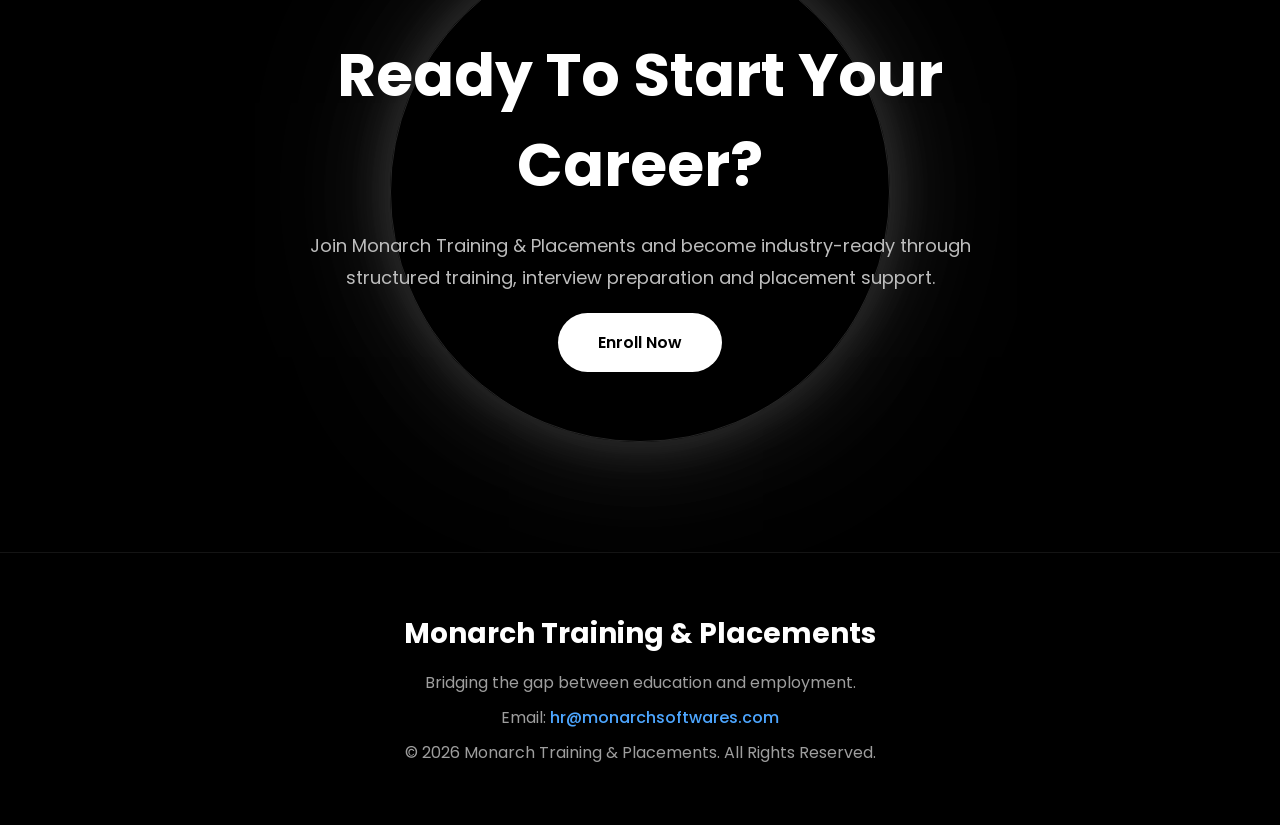
==== commit bbe735a6: "Updated mobile responsive design" ====
--- a/index.html
+++ b/index.html
@@ -57,7 +57,7 @@
     </div>
     <div class="menu-toggle">
     <i class="fas fa-bars"></i>
-</div>
+    </div>
 
     <ul class="nav-links">
         <li><a href="index.html">Home</a></li>
--- a/style.css
+++ b/style.css
@@ -2780,7 +2780,7 @@
 
 }
 .menu-toggle{
-    display:none;
+    display:block;
     font-size:24px;
     cursor:pointer;
     color:white;
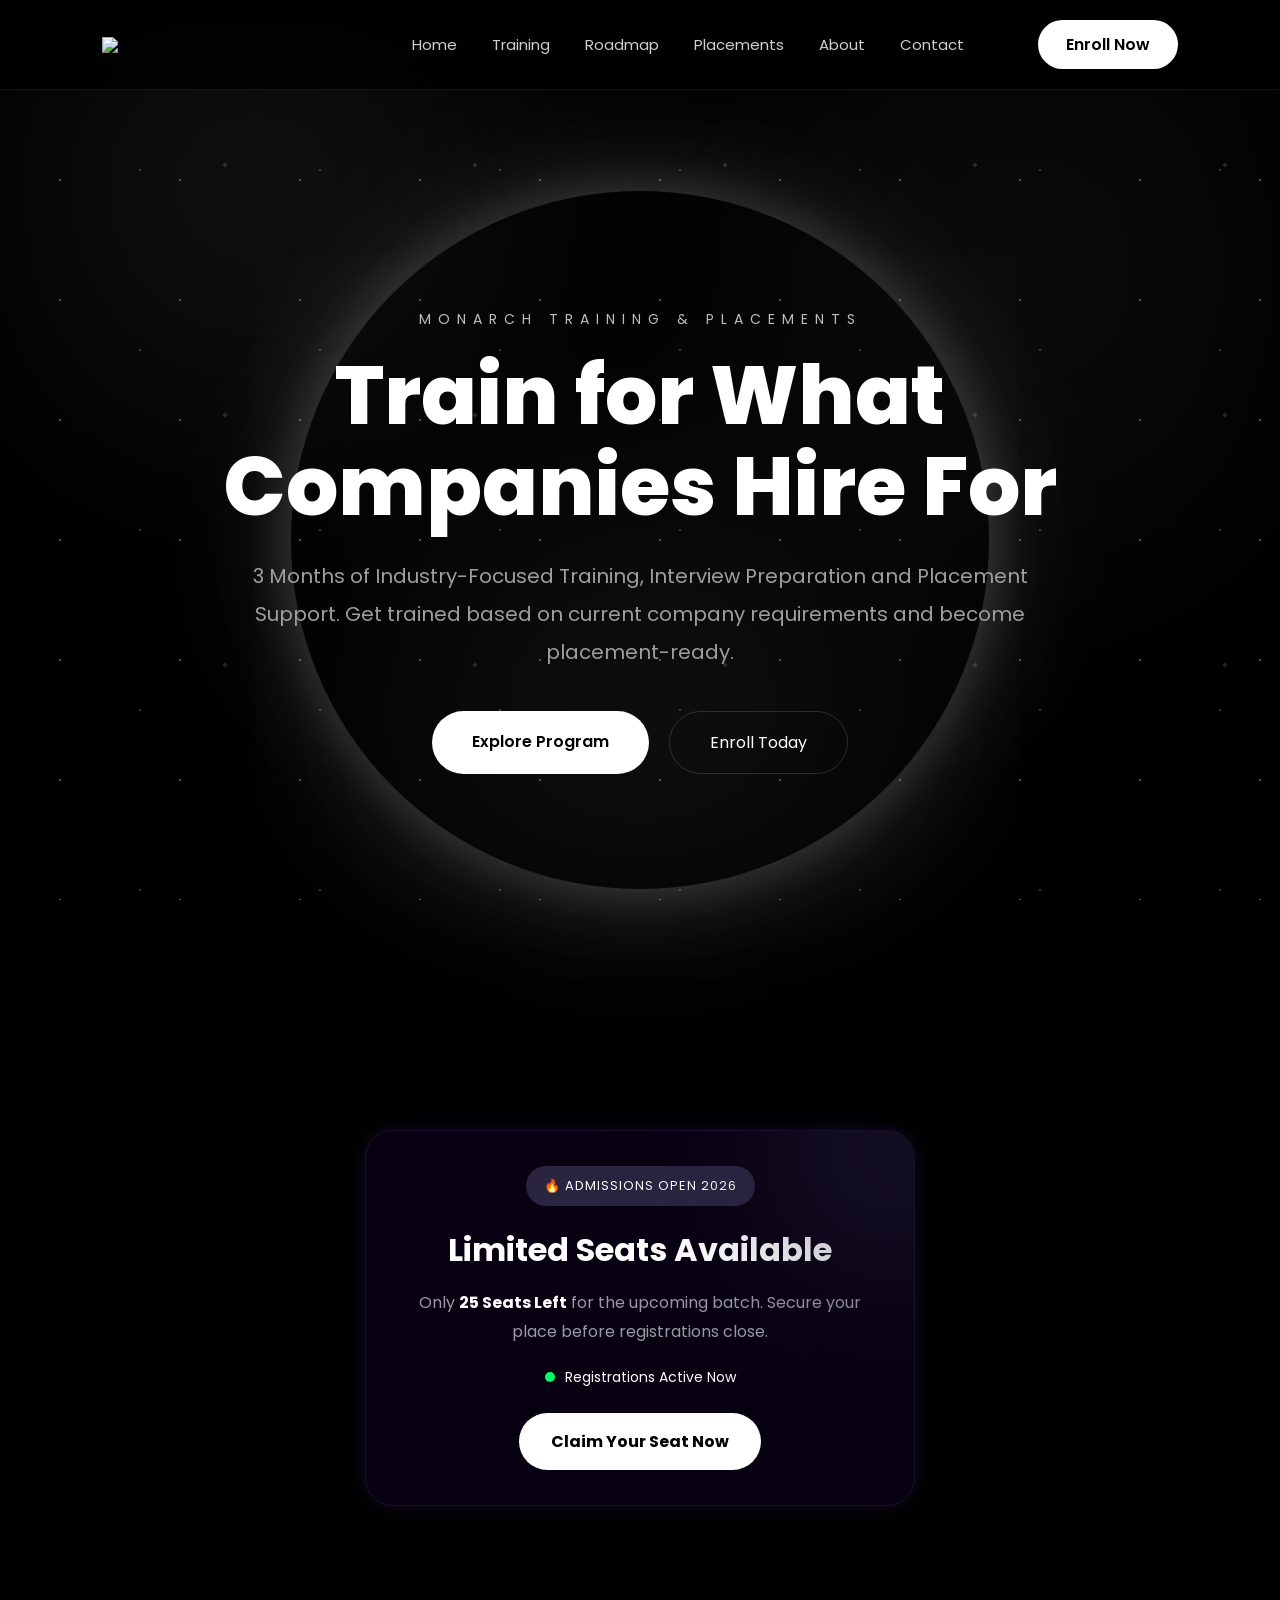
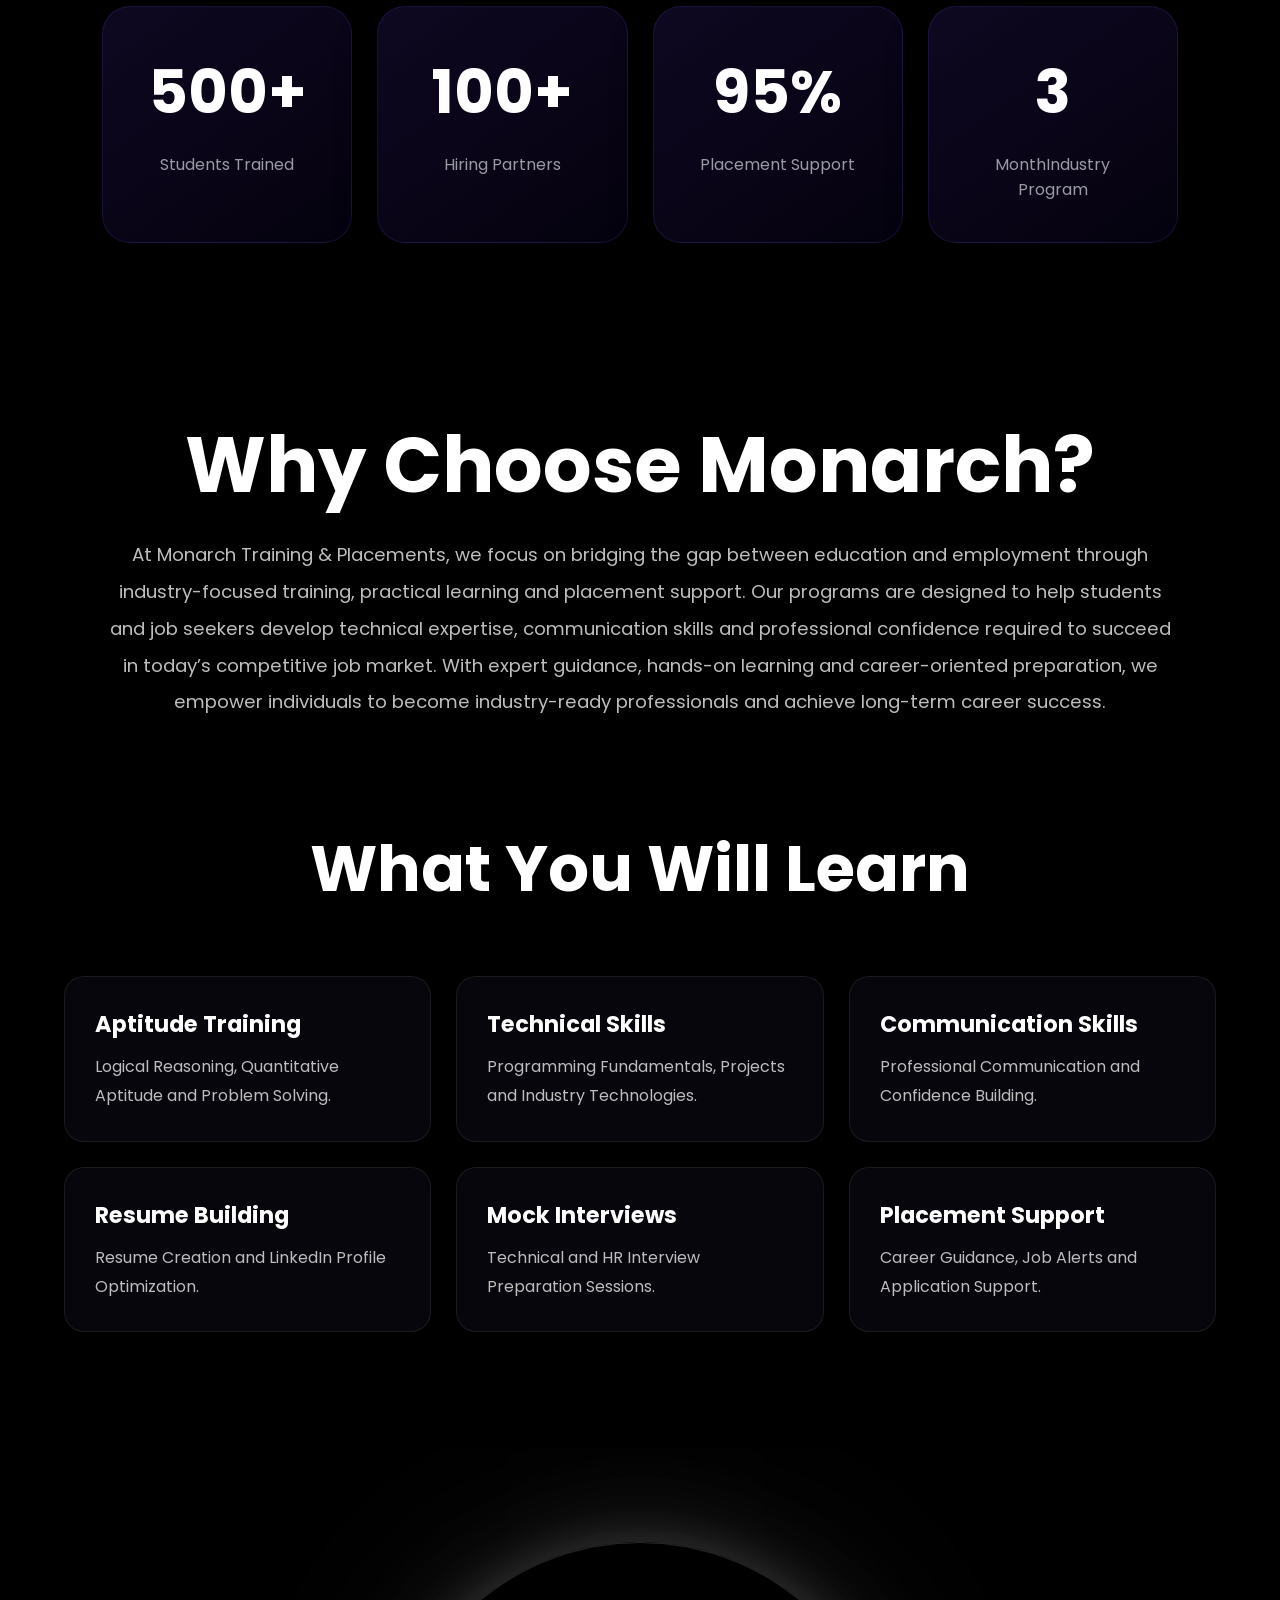
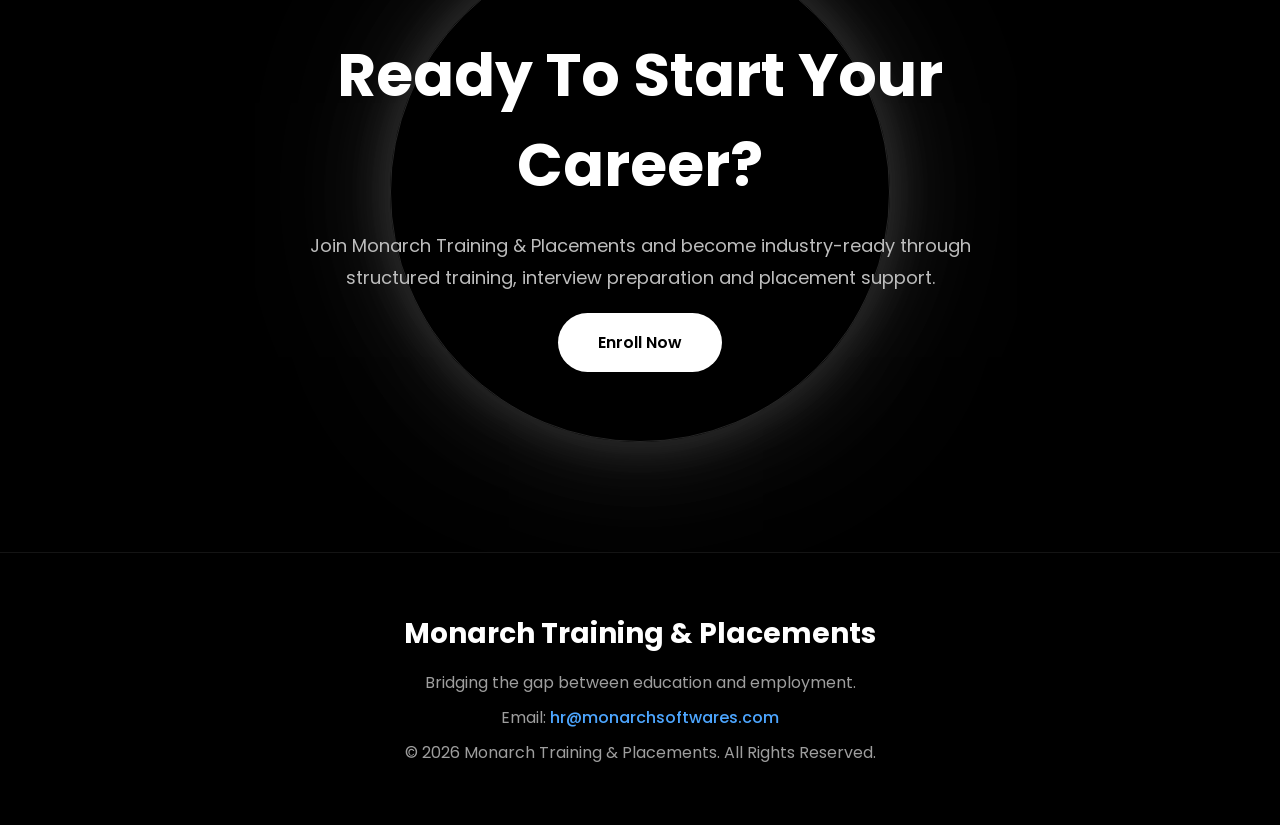
==== commit 52a9fa6c: "Fixed placement page and mobile menu" ====
--- a/index.html
+++ b/index.html
@@ -53,10 +53,6 @@
     <div class="logo-text">
     </div>
 </div>
-
-    </div>
-    <div class="menu-toggle">
-    <i class="fas fa-bars"></i>
     </div>
 
     <ul class="nav-links">
--- a/style.css
+++ b/style.css
@@ -334,9 +334,6 @@
     line-height:2;
 
     max-width:1200px;
-width:100%;
-width:100%;
-
 
     margin:0 auto;
 }
@@ -1371,8 +1368,6 @@
 .mission-vision-section{
 
     max-width:1200px;
-width:100%;
-width:100%;
     margin:120px auto;
     padding:0 5%;
 
@@ -2386,8 +2381,6 @@
 }
 .zigzag-learning{
     max-width:1200px;
-width:100%;
-width:100%;
     margin:auto;
     padding:100px 8%;
     position:relative;
@@ -2521,301 +2514,4 @@
 
 footer a:hover{
     color:#ffffff;
-}
-/* =========================
-   MOBILE RESPONSIVE
-========================= */
-
-@media (max-width: 768px){
-
-    .navbar{
-        padding:15px 20px;
-        flex-direction:column;
-        gap:15px;
-    }
-
-    .nav-links{
-        flex-wrap:wrap;
-        justify-content:center;
-        gap:15px;
-    }
-
-    .nav-links a{
-        font-size:14px;
-    }
-
-    .enroll-btn{
-        padding:10px 18px;
-    }
-
-    /* Hero */
-
-    .hero-content h1,
-    .contact-content h1,
-    .page-hero h1{
-        font-size:2rem !important;
-        line-height:1.2;
-    }
-
-    .hero-content p,
-    .contact-content p,
-    .page-hero p{
-        font-size:14px;
-    }
-
-    /* Cards */
-
-    .cards-container,
-    .feature-grid,
-    .program-grid,
-    .support-grid,
-    .stats-grid{
-        grid-template-columns:1fr !important;
-    }
-
-    /* Contact */
-
-    .contact-form{
-        width:100%;
-        padding:25px;
-    }
-
-    .contact-info-map{
-        grid-template-columns:1fr !important;
-        gap:30px;
-    }
-
-    .map-box iframe{
-        height:300px;
-    }
-
-    /* CTA */
-
-    .cta-content h2{
-        font-size:1.8rem;
-    }
-
-    /* Footer */
-
-    footer{
-        padding:30px 20px;
-        text-align:center;
-    }
-
-    img{
-        max-width:100%;
-        height:auto;
-    }
-
-}
-/* =========================
-   TABLET
-========================= */
-
-@media screen and (max-width: 992px){
-
-    .navbar{
-        padding:15px 25px;
-    }
-
-    .nav-links{
-        gap:18px;
-    }
-
-    .hero-content h1,
-    .contact-content h1{
-        font-size:3rem;
-    }
-
-    .feature-grid,
-    .program-grid,
-    .support-grid,
-    .stats-grid,
-    .contact-info-map{
-        grid-template-columns:1fr 1fr;
-    }
-
-}
-
-/* =========================
-   MOBILE
-========================= */
-
-@media screen and (max-width:768px){
-
-    body{
-        overflow-x:hidden;
-    }
-
-    .navbar{
-        flex-direction:column;
-        gap:15px;
-        padding:15px;
-    }
-
-    .logo img{
-        width:120px;
-    }
-
-    .nav-links{
-        flex-wrap:wrap;
-        justify-content:center;
-        gap:12px;
-    }
-
-    .nav-links a{
-        font-size:14px;
-    }
-
-    .enroll-btn{
-        width:100%;
-        text-align:center;
-    }
-
-    /* Hero */
-
-    .hero-content,
-    .contact-content,
-    .cta-content{
-        width:90%;
-        margin:auto;
-    }
-
-    .hero-content h1,
-    .contact-content h1{
-        font-size:2rem !important;
-        line-height:1.2;
-    }
-
-    .hero-content p,
-    .contact-content p{
-        font-size:14px;
-        line-height:1.7;
-    }
-
-    /* Grids */
-
-    .feature-grid,
-    .program-grid,
-    .support-grid,
-    .stats-grid,
-    .contact-info-map{
-        grid-template-columns:1fr !important;
-    }
-
-    /* Cards */
-
-    .feature-card,
-    .program-card,
-    .support-card,
-    .stat-card,
-    .contact-info,
-    .contact-form{
-        width:100%;
-    }
-
-    /* Contact Form */
-
-    .contact-form{
-        padding:20px;
-    }
-
-    .contact-form input,
-    .contact-form textarea,
-    .contact-form select{
-        font-size:16px;
-    }
-
-    /* Map */
-
-    .map-box iframe{
-        height:300px;
-    }
-
-    /* CTA */
-
-    .cta-content h2{
-        font-size:1.8rem;
-    }
-
-    /* Footer */
-
-    footer{
-        padding:30px 20px;
-        text-align:center;
-    }
-
-    /* Images */
-
-    img{
-        max-width:100%;
-        height:auto;
-        display:block;
-    }
-
-}
-
-/* =========================
-   SMALL MOBILE
-========================= */
-
-@media screen and (max-width:480px){
-
-    .hero-content h1,
-    .contact-content h1{
-        font-size:1.7rem !important;
-    }
-
-    .cta-content h2{
-        font-size:1.5rem;
-    }
-
-    .nav-links{
-        gap:8px;
-    }
-
-    .nav-links a{
-        font-size:13px;
-    }
-
-}
-.menu-toggle{
-    display:block;
-    font-size:24px;
-    cursor:pointer;
-    color:white;
-}
-
-@media(max-width:768px){
-
-    .navbar{
-        flex-direction:row;
-        justify-content:space-between;
-        align-items:center;
-    }
-
-    .menu-toggle{
-        display:block;
-    }
-
-    .nav-links{
-        display:none;
-        position:absolute;
-        top:80px;
-        left:0;
-        width:100%;
-        background:#070111;
-        flex-direction:column;
-        padding:20px 0;
-        gap:15px;
-        z-index:999;
-    }
-
-    .nav-links.active{
-        display:flex;
-    }
-
-    .enroll-btn{
-        display:none;
-    }
 }
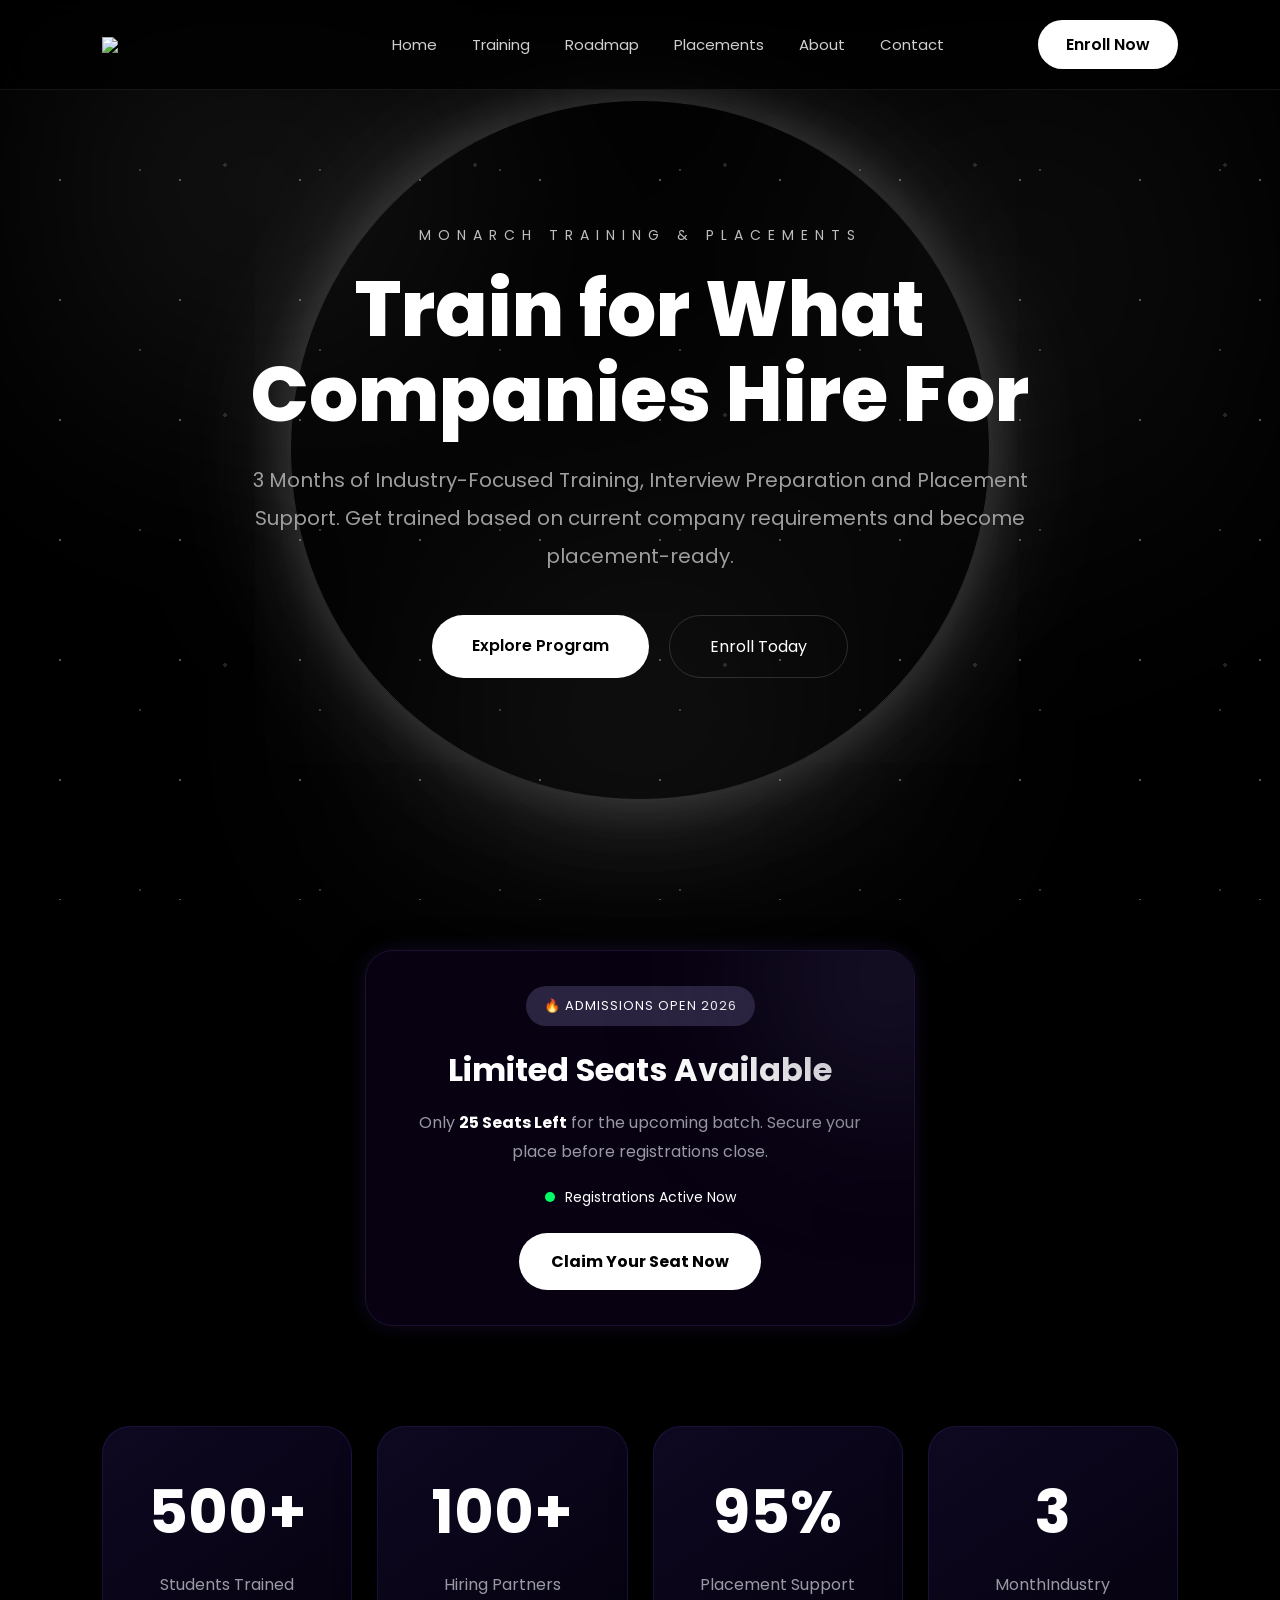
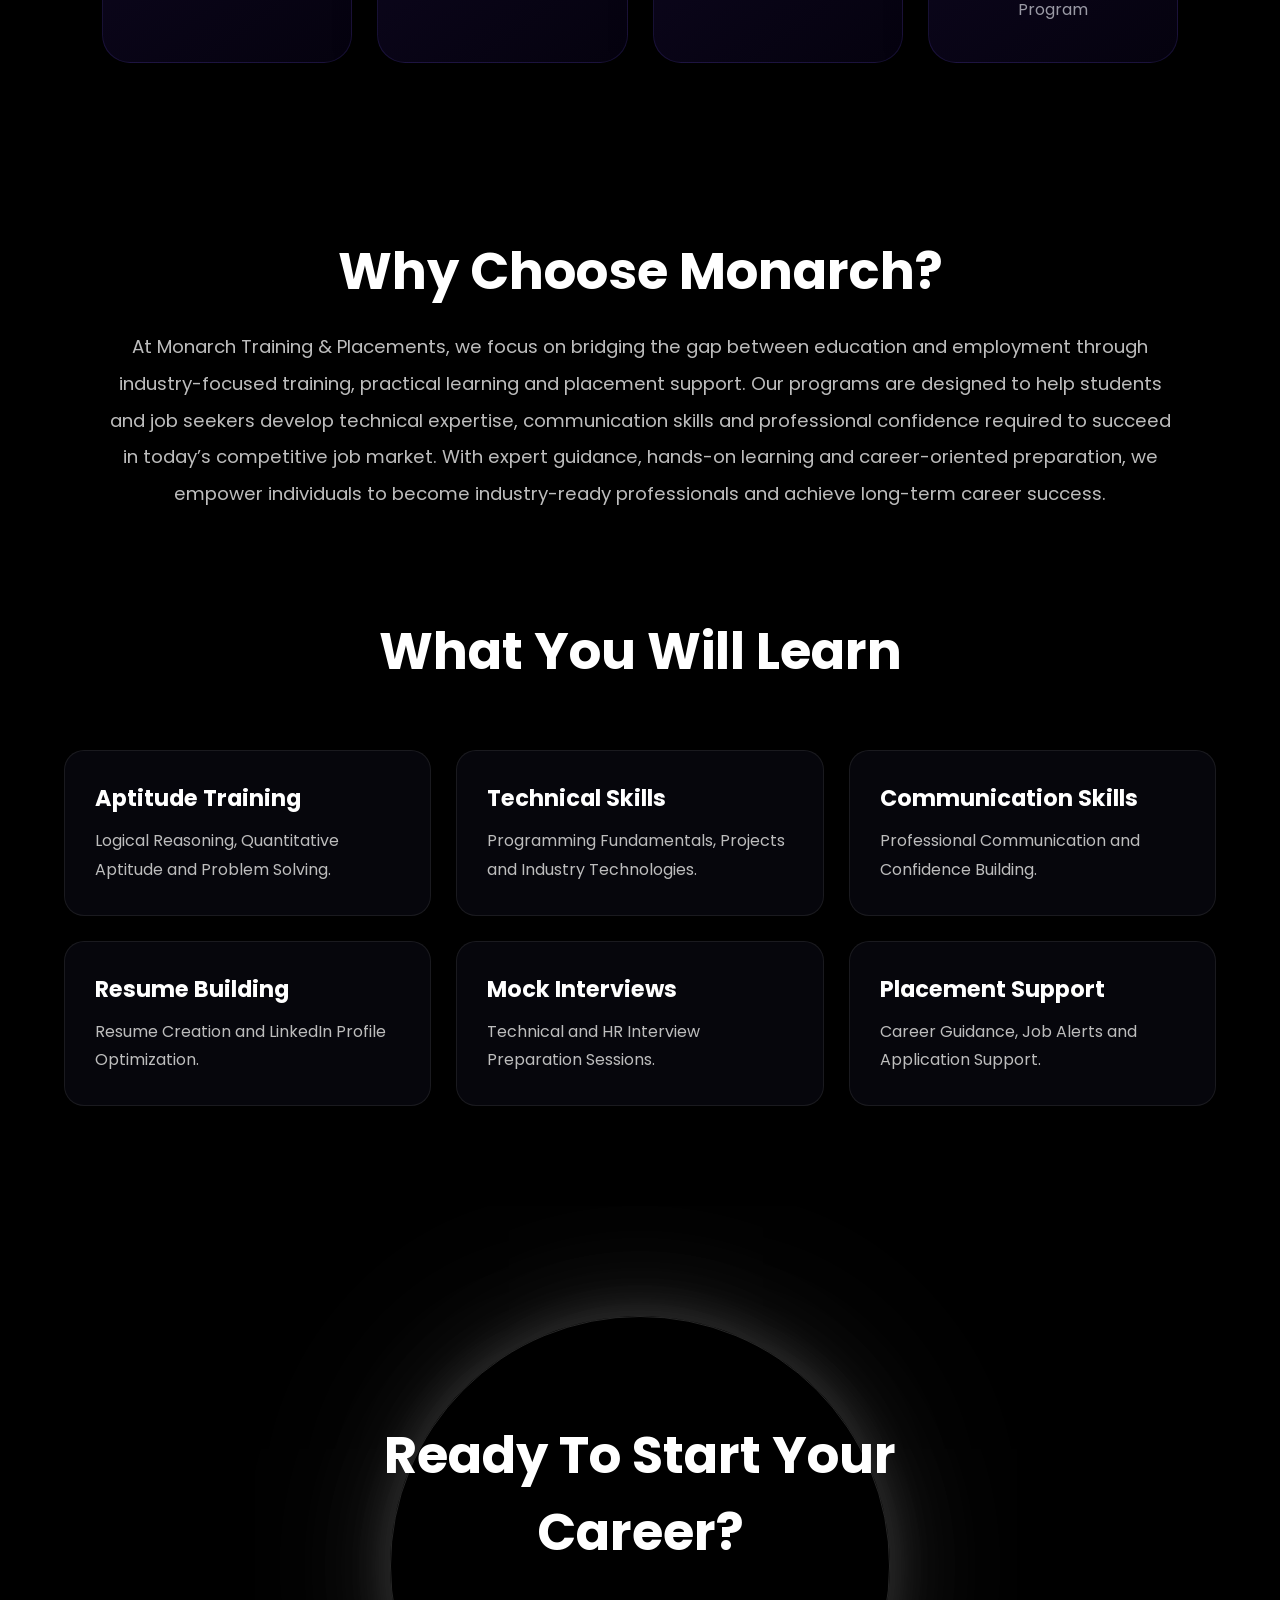
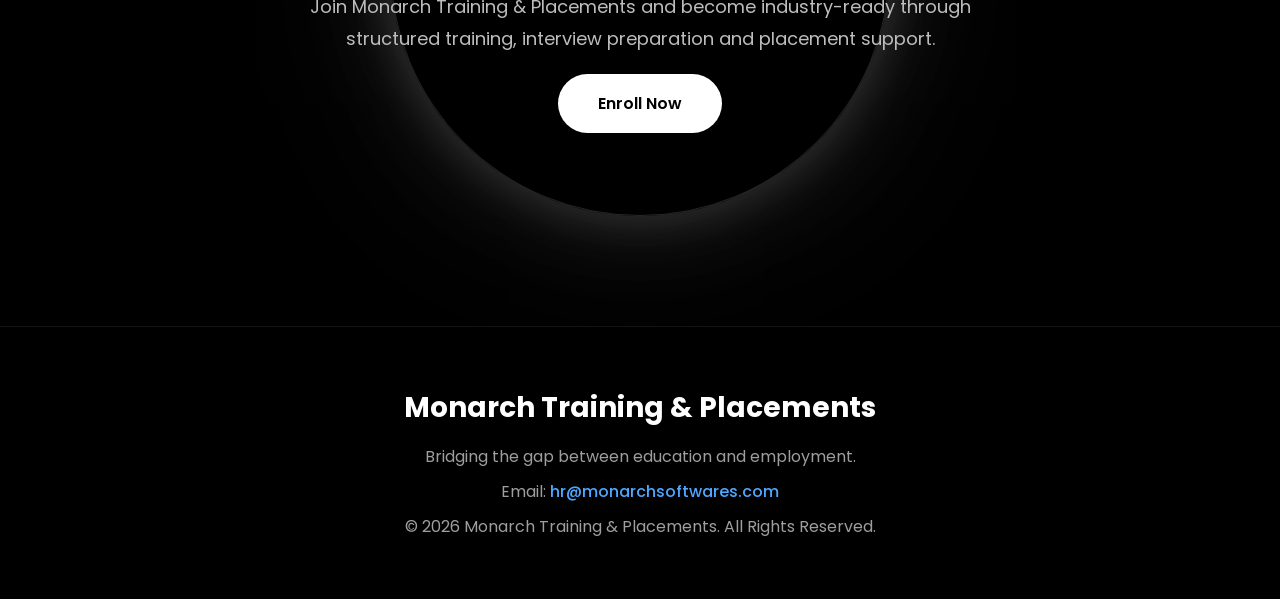
==== commit d6cdd009: "Made website mobile responsive and added hamburger menu" ====
--- a/index.html
+++ b/index.html
@@ -54,6 +54,9 @@
     </div>
 </div>
     </div>
+    <div class="menu-toggle">
+    ☰
+</div>
 
     <ul class="nav-links">
         <li><a href="index.html">Home</a></li>
--- a/style.css
+++ b/style.css
@@ -72,18 +72,25 @@
 }
 
 .logo img{
-    width:220px;
+    width:180px;
     height:auto;
 }
 
 .logo-text h3{
     font-size:24px;
 }
+@media(max-width:768px){
+
+.logo img{
+    width:140px;
+}
+
+}
 
 /* HERO */
 
 .hero{
-min-height:120vh;
+min-height:100vh;
 display:flex;
 justify-content:center;
 align-items:center;
@@ -590,7 +597,7 @@
 }
 .training-hero{
 
-min-height:120vh;
+min-height:100vh;
 
 display:flex;
 justify-content:center;
@@ -642,7 +649,7 @@
 
 .roadmap-hero{
 
-min-height:120vh;
+min-height:100vh;
 
 display:flex;
 
@@ -851,11 +858,23 @@
 }
 
 }
+@media(max-width:768px){
+
+.timeline-dot{
+    left:30px;
+}
+
+.timeline-card{
+    width:calc(100% - 80px);
+    margin-left:80px;
+}
+
+}
 /* PLACEMENT PAGE */
 
 .placement-hero{
 
-min-height:120vh;
+min-height:100vh;
 
 display:flex;
 
@@ -1178,7 +1197,7 @@
 /* ABOUT PAGE */
 
 .about-hero{
-min-height:120vh;
+min-height:100vh;
 display:flex;
 justify-content:center;
 align-items:center;
@@ -1491,12 +1510,23 @@
 height:350px;
 }
 }
+@media(max-width:900px){
+
+.about-showcase{
+    grid-template-columns:1fr;
+}
+
+.showcase-image img{
+    height:300px;
+}
+
+}
 /* ==========================
    CONTACT PAGE
 ========================== */
 
 .contact-hero{
-    min-height:120vh;
+    min-height:100vh;
     display:flex;
     justify-content:center;
     align-items:center;
@@ -1690,7 +1720,13 @@
     box-shadow:
     0 0 20px rgba(123,97,255,.25);
 }
-
+@media(max-width:768px){
+
+.contact-form{
+    padding:25px;
+}
+
+}
 /* ==========================
    CONTACT + MAP
 ========================== */
@@ -1822,6 +1858,7 @@
         font-size:17px;
     }
 }
+
 
 
 .feature-card,
@@ -2514,4 +2551,83 @@
 
 footer a:hover{
     color:#ffffff;
+}
+.menu-toggle{
+    display:none;
+    font-size:32px;
+    color:#fff;
+    cursor:pointer;
+}
+
+@media(max-width:992px){
+
+    .menu-toggle{
+        display:block;
+    }
+
+    .nav-links{
+        position:absolute;
+        top:100%;
+        left:0;
+        width:100%;
+        background:#000;
+        flex-direction:column;
+        gap:20px;
+        padding:30px;
+        display:none;
+    }
+
+    .nav-links.active{
+        display:flex;
+    }
+}
+.hero-content h1,
+.training-content h1,
+.roadmap-content h1,
+.placement-content h1,
+.about-content h1,
+.contact-content h1{
+    font-size:clamp(3rem,6vw,5rem);
+}
+@media(max-width:768px){
+
+.enroll-btn,
+.primary-btn,
+.secondary-btn,
+.cta-btn,
+.banner-btn{
+
+    width:100%;
+    text-align:center;
+}
+
+}
+/* UNIVERSAL RESPONSIVE HEADINGS */
+
+.hero-content h1,
+.training-content h1,
+.roadmap-content h1,
+.placement-content h1,
+.about-content h1,
+.contact-content h1{
+
+    font-size:clamp(3rem,6vw,5rem);
+
+}
+
+.why-monarch h2,
+.training-modules h2,
+.companies h2,
+.about-intro h2,
+.showcase-text h2,
+.mission-side h2,
+.vision-side h2,
+.cta-content h2,
+.section-heading h2,
+.timeline-section h2,
+.contact-form h2,
+.contact-info h2{
+
+    font-size:clamp(2rem,4vw,4rem);
+
 }
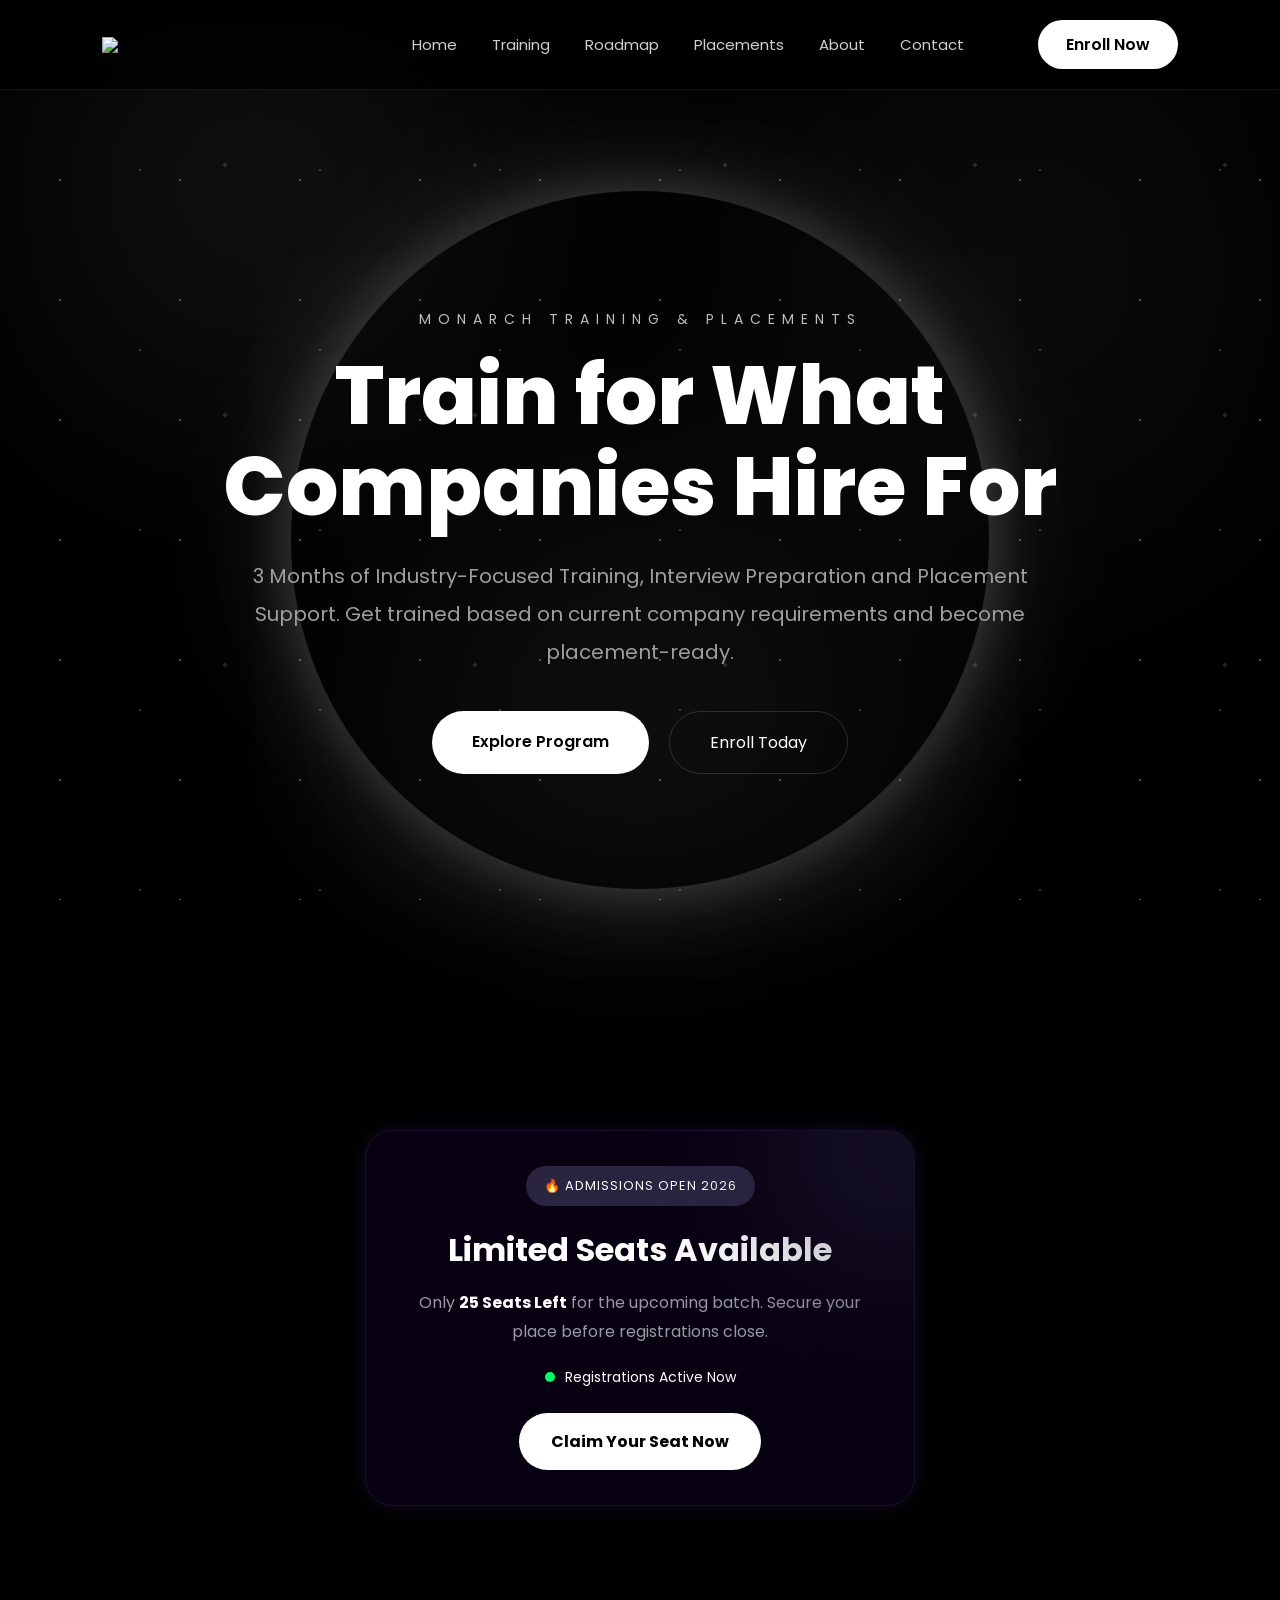
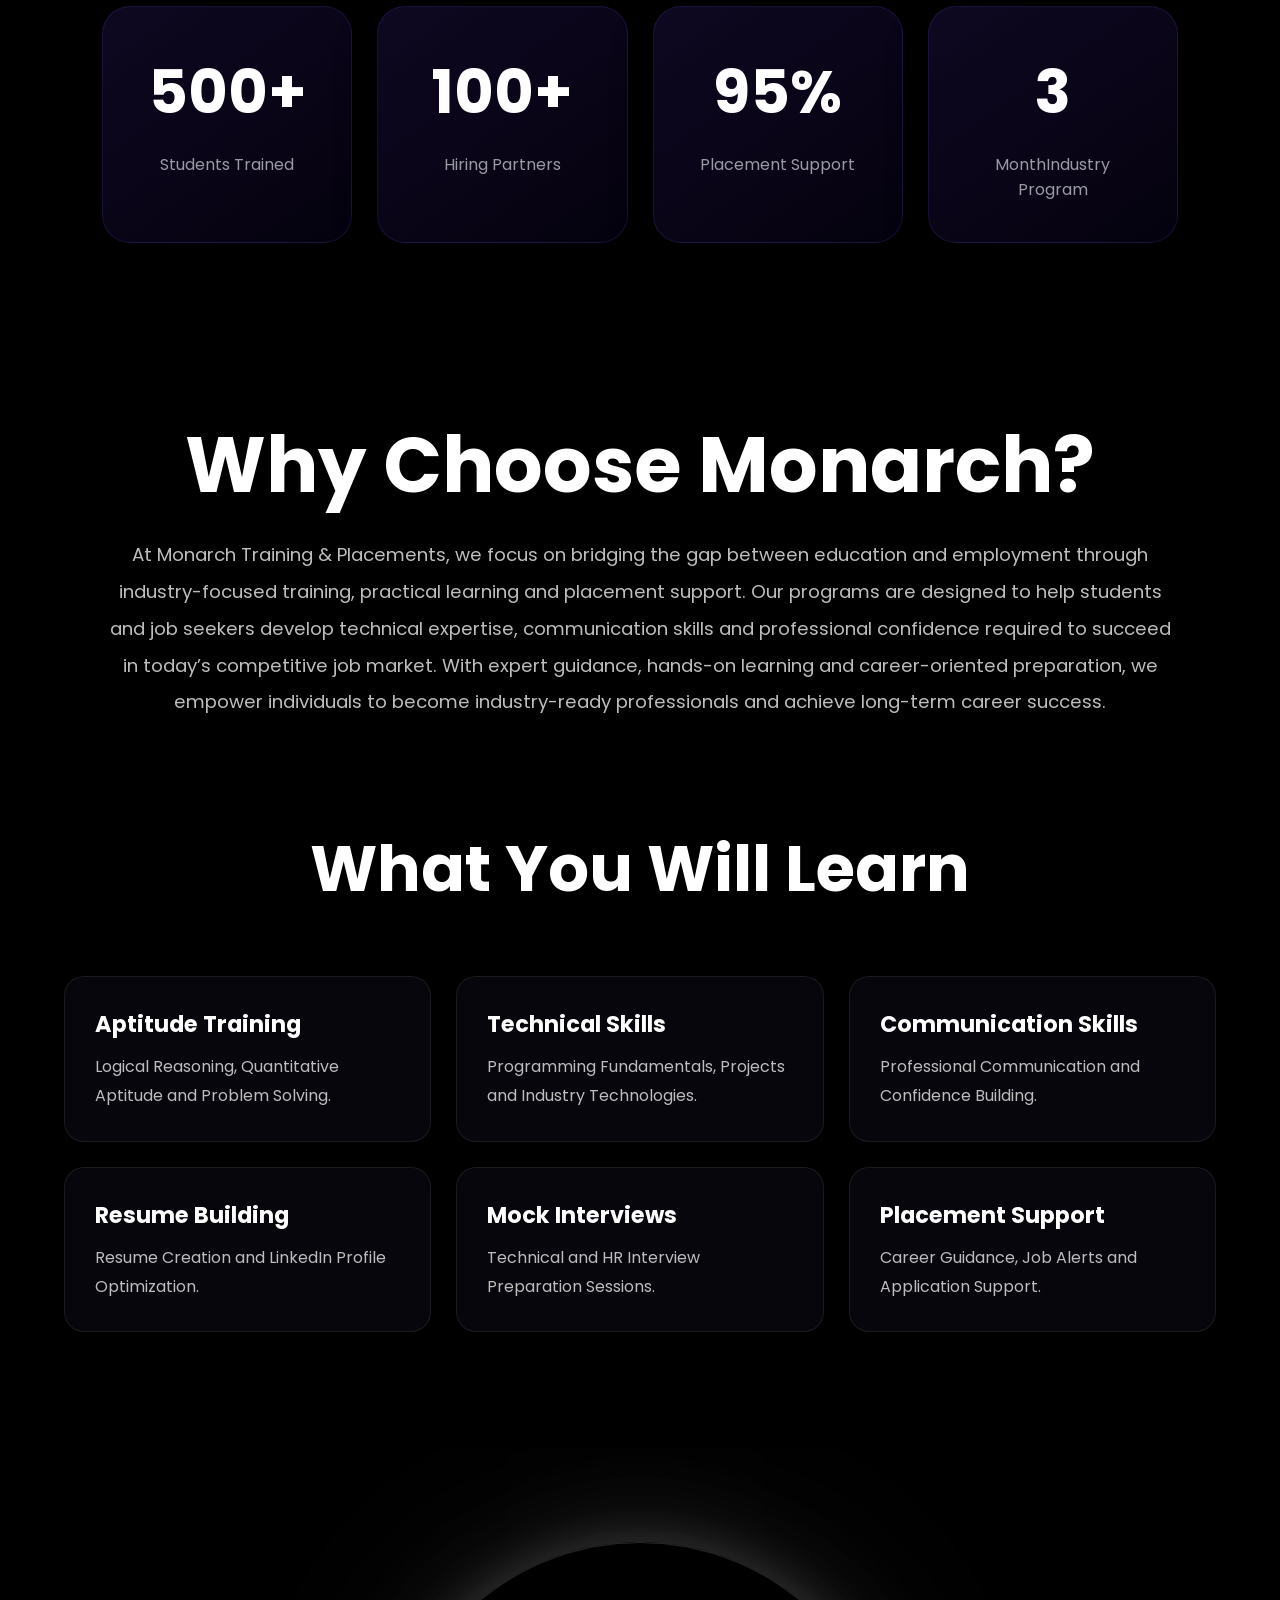
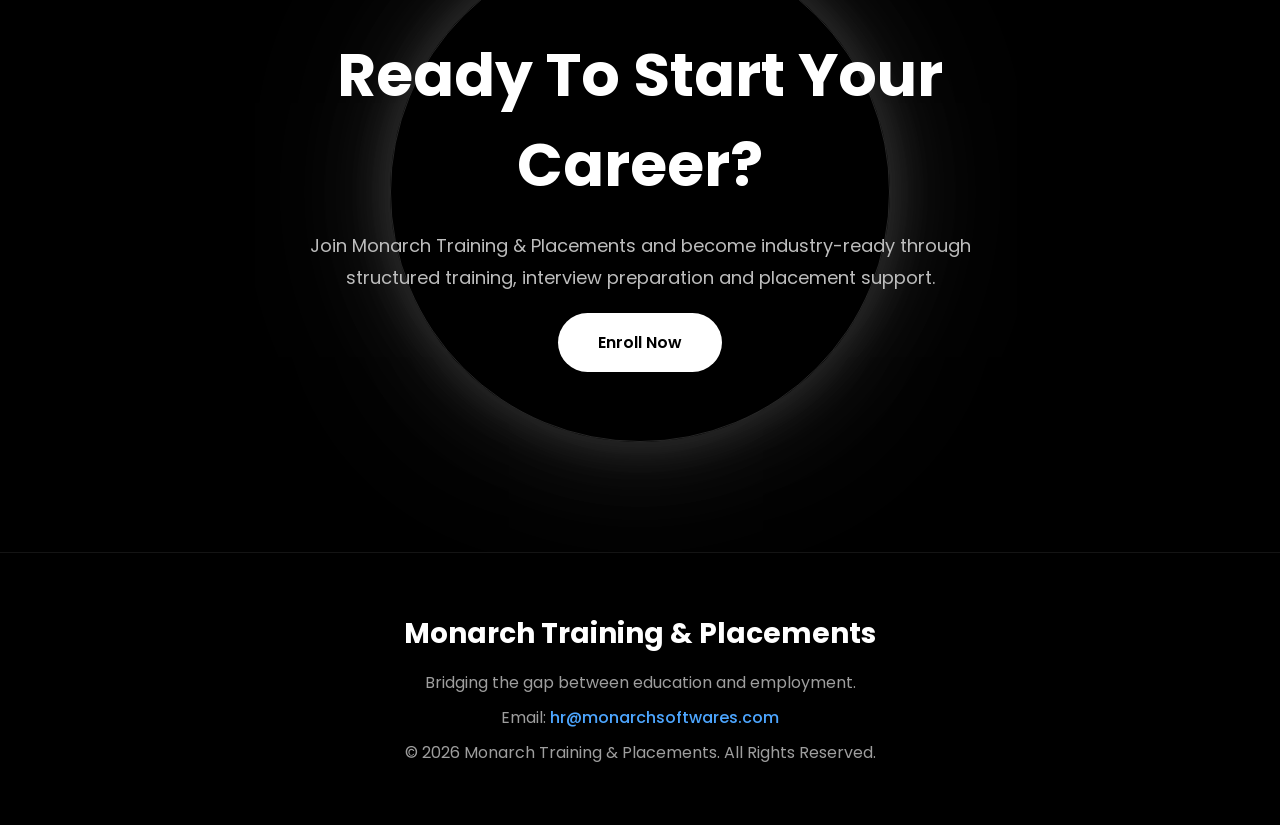
==== commit bf84a8fc: "Mobile view fixes and UI updates" ====
--- a/index.html
+++ b/index.html
@@ -54,15 +54,12 @@
     </div>
 </div>
     </div>
-    <div class="menu-toggle">
-    ☰
-</div>
 
     <ul class="nav-links">
         <li><a href="index.html">Home</a></li>
         <li><a href="training.html">Training</a></li>
         <li><a href="roadmap.html">Roadmap</a></li>
-        <li><a href="Placement-support.html">Placements</a></li>
+        <li><a href="placement-support.html">Placements</a></li>
         <li><a href="about.html">About</a></li>
         <li><a href="contact.html">Contact</a></li>
     </ul>
@@ -70,6 +67,9 @@
     <a href="contact.html" class="enroll-btn">
         Enroll Now
     </a>
+    <div class="menu-toggle">
+    ☰
+</div>
 
 </nav>
 
--- a/style.css
+++ b/style.css
@@ -72,25 +72,18 @@
 }
 
 .logo img{
-    width:180px;
+    width:220px;
     height:auto;
 }
 
 .logo-text h3{
     font-size:24px;
 }
-@media(max-width:768px){
-
-.logo img{
-    width:140px;
-}
-
-}
 
 /* HERO */
 
 .hero{
-min-height:100vh;
+min-height:120vh;
 display:flex;
 justify-content:center;
 align-items:center;
@@ -597,7 +590,7 @@
 }
 .training-hero{
 
-min-height:100vh;
+min-height:120vh;
 
 display:flex;
 justify-content:center;
@@ -649,7 +642,7 @@
 
 .roadmap-hero{
 
-min-height:100vh;
+min-height:120vh;
 
 display:flex;
 
@@ -858,23 +851,11 @@
 }
 
 }
-@media(max-width:768px){
-
-.timeline-dot{
-    left:30px;
-}
-
-.timeline-card{
-    width:calc(100% - 80px);
-    margin-left:80px;
-}
-
-}
 /* PLACEMENT PAGE */
 
 .placement-hero{
 
-min-height:100vh;
+min-height:120vh;
 
 display:flex;
 
@@ -1197,7 +1178,7 @@
 /* ABOUT PAGE */
 
 .about-hero{
-min-height:100vh;
+min-height:120vh;
 display:flex;
 justify-content:center;
 align-items:center;
@@ -1510,23 +1491,12 @@
 height:350px;
 }
 }
-@media(max-width:900px){
-
-.about-showcase{
-    grid-template-columns:1fr;
-}
-
-.showcase-image img{
-    height:300px;
-}
-
-}
 /* ==========================
    CONTACT PAGE
 ========================== */
 
 .contact-hero{
-    min-height:100vh;
+    min-height:120vh;
     display:flex;
     justify-content:center;
     align-items:center;
@@ -1720,13 +1690,7 @@
     box-shadow:
     0 0 20px rgba(123,97,255,.25);
 }
-@media(max-width:768px){
-
-.contact-form{
-    padding:25px;
-}
-
-}
+
 /* ==========================
    CONTACT + MAP
 ========================== */
@@ -1858,7 +1822,6 @@
         font-size:17px;
     }
 }
-
 
 
 .feature-card,
@@ -2554,12 +2517,12 @@
 }
 .menu-toggle{
     display:none;
-    font-size:32px;
+    font-size:30px;
     color:#fff;
     cursor:pointer;
 }
 
-@media(max-width:992px){
+@media(max-width:768px){
 
     .menu-toggle{
         display:block;
@@ -2572,62 +2535,835 @@
         width:100%;
         background:#000;
         flex-direction:column;
+        padding:25px;
         gap:20px;
-        padding:30px;
         display:none;
+        text-align:center;
     }
 
     .nav-links.active{
         display:flex;
     }
-}
+
+    .navbar .enroll-btn{
+        display:none;
+    }
+
+    .nav-links::after{
+        content:'Enroll Now';
+        display:block;
+        background:#fff;
+        color:#000;
+        padding:14px 25px;
+        border-radius:40px;
+        font-weight:600;
+        margin-top:10px;
+    }
+}
+@media(max-width:768px){
+
+.timeline::before{
+    display:none;
+}
+
+.timeline-item,
+.timeline-item:nth-child(odd),
+.timeline-item:nth-child(even){
+
+    justify-content:center;
+}
+
+.timeline-dot{
+    display:none;
+}
+
+.timeline-card{
+
+    width:100%;
+    max-width:100%;
+    margin:0 !important;
+    min-height:320px;
+
+    display:flex;
+    flex-direction:column;
+    justify-content:center;
+}
+}
+@media(max-width:768px){
+
+.zigzag-item,
+.zigzag-item.left,
+.zigzag-item.right{
+
+    flex-direction:column;
+    text-align:center;
+    margin-bottom:35px;
+}
+
+.circle{
+    margin-bottom:15px;
+}
+
+.content{
+    width:100%;
+}
+}
+@media(max-width:768px){
+
+footer{
+    padding:40px 20px;
+}
+
+footer h3{
+    font-size:22px;
+}
+
+footer p{
+    font-size:14px;
+    line-height:1.8;
+}
+}
+@media(max-width:768px){
+
 .hero-content h1,
 .training-content h1,
 .roadmap-content h1,
-.placement-content h1,
 .about-content h1,
-.contact-content h1{
-    font-size:clamp(3rem,6vw,5rem);
+.contact-content h1,
+.placement-content h1{
+    font-size:38px;
+    line-height:1.2;
+}
+
+.hero-content p,
+.training-content p,
+.roadmap-content p,
+.about-content p,
+.contact-content p,
+.placement-content p{
+    font-size:15px;
+    line-height:1.8;
+}
+
+h2{
+    font-size:28px !important;
+}
+
+h3{
+    font-size:20px !important;
+}
 }
 @media(max-width:768px){
 
-.enroll-btn,
+.logo img{
+    width:160px;
+}
+}
+@media(max-width:768px){
+
 .primary-btn,
 .secondary-btn,
 .cta-btn,
+.enroll-btn,
 .banner-btn{
 
     width:100%;
+    max-width:300px;
     text-align:center;
 }
-
-}
-/* UNIVERSAL RESPONSIVE HEADINGS */
-
-.hero-content h1,
-.training-content h1,
-.roadmap-content h1,
-.placement-content h1,
-.about-content h1,
+}
+@media(max-width:768px){
+
+.stat-card{
+    min-height:180px;
+    display:flex;
+    flex-direction:column;
+    justify-content:center;
+}
+}
+@media(max-width:768px){
+
+.hero{
+    min-height:85vh;
+    padding:120px 20px 60px;
+}
+
+.hero-content{
+    max-width:100%;
+}
+
+.subtitle{
+    font-size:10px;
+    letter-spacing:5px;
+    line-height:1.8;
+    display:block;
+    margin-bottom:15px;
+}
+
+.hero-content h1{
+    font-size:42px;
+    line-height:1.05;
+    margin-bottom:18px;
+}
+
+.hero-content p{
+    font-size:14px;
+    line-height:1.9;
+    max-width:320px;
+    margin:auto;
+}
+
+.hero-buttons{
+    margin-top:30px;
+    gap:15px;
+}
+
+.primary-btn,
+.secondary-btn{
+    width:260px;
+    padding:15px;
+}
+
+.glow-circle{
+    width:280px;
+    height:280px;
+    opacity:.45;
+}
+
+}
+@media(max-width:768px){
+
+.zigzag-item .content{
+
+    width:220px !important;
+    height:200px !important;
+
+    min-height:200px !important;
+    max-height:200px !important;
+
+    padding:20px;
+
+    display:flex;
+    flex-direction:column;
+
+    justify-content:center;
+    align-items:center;
+
+    text-align:center;
+
+    border-radius:20px;
+}
+
+.zigzag-item .content h3{
+
+    min-height:55px;
+
+    display:flex;
+    align-items:center;
+    justify-content:center;
+
+    margin-bottom:10px;
+
+    font-size:20px;
+}
+
+.zigzag-item .content p{
+
+    min-height:70px;
+
+    display:flex;
+    align-items:center;
+    justify-content:center;
+
+    font-size:13px;
+    line-height:1.6;
+}
+}
+/* ==========================
+   TRAINING PAGE MOBILE HERO
+========================== */
+
+@media(max-width:768px){
+
+/* HERO */
+
+.training-hero{
+
+    min-height:85vh !important;
+
+    display:flex;
+    justify-content:center;
+    align-items:center;
+
+    padding:90px 20px 40px;
+
+    text-align:center;
+
+    overflow:hidden;
+}
+
+.training-content{
+
+    max-width:340px;
+    margin:auto;
+
+    position:relative;
+    z-index:2;
+}
+
+.training-content .subtitle{
+
+    display:block;
+
+    font-size:9px;
+
+    letter-spacing:3px;
+
+    color:#9e9e9e;
+
+    margin-bottom:18px;
+
+    line-height:1.8;
+}
+
+.training-content h1{
+
+    font-size:42px;
+
+    font-weight:800;
+
+    line-height:1.15;
+
+    letter-spacing:-1px;
+
+    margin:0 auto 20px;
+
+    max-width:320px;
+}
+
+.training-content p{
+
+    font-size:14px;
+
+    line-height:1.9;
+
+    color:#bdbdbd;
+
+    max-width:320px;
+
+    margin:auto;
+}
+
+.training-hero .glow-circle{
+
+    width:300px;
+
+    height:300px;
+
+    opacity:.45;
+}
+
+/* WHAT YOU WILL LEARN */
+
+.zigzag-learning{
+
+    padding:70px 20px;
+}
+
+.zigzag-learning h2{
+
+    font-size:34px;
+
+    margin-bottom:40px;
+
+    text-align:center;
+}
+
+.zigzag-item{
+
+    margin-bottom:25px;
+}
+
+.zigzag-item .content{
+
+    width:240px !important;
+
+    height:200px !important;
+
+    min-height:200px !important;
+
+    max-height:200px !important;
+
+    padding:20px;
+
+    display:flex;
+
+    flex-direction:column;
+
+    justify-content:center;
+
+    align-items:center;
+
+    text-align:center;
+}
+
+.zigzag-item .content h3{
+
+    height:55px;
+
+    display:flex;
+
+    align-items:center;
+
+    justify-content:center;
+
+    text-align:center;
+
+    font-size:22px;
+
+    margin-bottom:10px;
+}
+
+.zigzag-item .content p{
+
+    height:70px;
+
+    display:flex;
+
+    align-items:center;
+
+    justify-content:center;
+
+    text-align:center;
+
+    font-size:13px;
+
+    line-height:1.6;
+}
+
+/* OUTCOME CARDS */
+
+.stat-card{
+
+    min-height:180px;
+
+    display:flex;
+
+    flex-direction:column;
+
+    justify-content:center;
+}
+
+}
+@media(max-width:768px){
+
+.about-showcase{
+
+    display:flex !important;
+
+    flex-direction:column !important;
+
+    gap:25px;
+
+    margin:80px auto;
+
+    padding:0 20px;
+
+    text-align:center;
+}
+
+.reverse{
+
+    flex-direction:column !important;
+}
+
+.showcase-text{
+
+    width:100%;
+}
+
+.showcase-image{
+
+    width:100%;
+}
+
+.showcase-image img{
+
+    width:100%;
+
+    height:280px;
+
+    object-fit:cover;
+
+    border-radius:25px;
+}
+
+.showcase-text h2{
+
+    font-size:36px;
+
+    margin:15px 0;
+}
+
+.showcase-text p{
+
+    font-size:15px;
+
+    line-height:1.9;
+}
+
+}
+@media(max-width:768px){
+
+.mission-quote{
+
+    padding:60px 20px !important;
+}
+
+.mission-quote h2{
+
+    font-size:42px !important;
+
+    line-height:1.2;
+
+    margin:0;
+}
+}
+@media(max-width:768px){
+
+/* HERO */
+
+.contact-hero{
+
+    min-height:65vh !important;
+
+    padding:90px 20px 40px !important;
+}
+
+.contact-content{
+
+    max-width:340px;
+    margin:auto;
+}
+
 .contact-content h1{
 
-    font-size:clamp(3rem,6vw,5rem);
-
-}
-
-.why-monarch h2,
-.training-modules h2,
-.companies h2,
-.about-intro h2,
-.showcase-text h2,
-.mission-side h2,
-.vision-side h2,
-.cta-content h2,
-.section-heading h2,
-.timeline-section h2,
-.contact-form h2,
+    font-size:42px;
+
+    line-height:1.15;
+
+    margin:15px 0;
+}
+
+.contact-content p{
+
+    font-size:14px;
+
+    line-height:1.8;
+}
+
+.contact-circle{
+
+    width:280px;
+    height:280px;
+}
+
+
+/* FORM SECTION */
+
+.contact-form-section{
+
+    padding:20px 20px 50px !important;
+}
+
+.contact-form{
+
+    padding:30px 20px !important;
+
+    border-radius:20px;
+}
+
+.contact-form h2{
+
+    font-size:32px !important;
+
+    margin-bottom:25px;
+}
+
+.form-group{
+
+    margin-bottom:15px;
+}
+
+.form-group input,
+.form-group textarea,
+.form-group select{
+
+    padding:15px;
+    font-size:14px;
+}
+
+.form-group textarea{
+
+    height:120px !important;
+}
+
+
+/* CONTACT INFO */
+
+.contact-info-map{
+
+    padding:0 20px 50px !important;
+
+    gap:20px;
+}
+
+.contact-info{
+
+    height:auto !important;
+
+    padding:25px !important;
+}
+
 .contact-info h2{
 
-    font-size:clamp(2rem,4vw,4rem);
+    font-size:32px;
+}
+
+.contact-info p{
+
+    font-size:15px !important;
+
+    line-height:1.8;
+}
+
+.contact-details div{
+
+    font-size:15px !important;
+
+    margin-bottom:15px;
+}
+
+
+/* MAP */
+
+.map-box{
+
+    min-height:250px !important;
+
+    height:250px !important;
+}
+
+.map-box iframe{
+
+    height:250px !important;
+}
+
+
+/* CTA */
+
+.about-cta{
+
+    min-height:55vh !important;
+
+    padding:40px 20px !important;
+}
+
+.cta-content h2{
+
+    font-size:36px !important;
+
+    line-height:1.2;
+}
+
+.cta-content p{
+
+    font-size:15px;
+}
+
+
+/* WHATSAPP */
+
+.whatsapp-btn{
+
+    width:55px;
+    height:55px;
+
+    font-size:28px;
+
+    right:15px;
+    bottom:15px;
+}
+
+
+/* FOOTER */
+
+footer{
+
+    padding:40px 20px;
+}
+
+footer h3{
+
+    font-size:22px;
+}
+
+footer p{
+
+    font-size:13px;
+}
+
+}
+@media(max-width:768px){
+
+.navbar{
+
+    height:70px;
+}
+
+body{
+
+    overflow-x:hidden;
+}
+}
+@media(max-width:768px){
+
+.about-hero{
+
+    min-height:75vh !important;
+
+    padding:90px 20px 30px !important;
+}
+
+.about-intro{
+
+    margin:40px auto !important;
+
+    padding:0 20px !important;
+}
+
+.about-intro h2{
+
+    margin:12px 0 !important;
+}
+
+}
+@media(max-width:768px){
+
+.training-hero{
+
+    min-height:auto !important;
+
+    padding:100px 20px 50px !important;
+}
+
+.training-content{
+
+    max-width:340px;
+    margin:auto;
+}
+}
+@media(max-width:768px){
+
+.roadmap-hero{
+
+    min-height:85vh !important;
+
+    padding:90px 20px 40px !important;
+}
+
+.roadmap-content{
+
+    max-width:340px;
+    margin:auto;
+}
+
+.roadmap-content h1{
+
+    font-size:42px;
+    line-height:1.15;
+    margin:20px 0;
+}
+
+.roadmap-content p{
+
+    font-size:14px;
+    line-height:1.9;
+}
+
+.roadmap-content .subtitle{
+
+    font-size:10px;
+    letter-spacing:4px;
+}
+
+.glow-circle{
+
+    width:300px;
+    height:300px;
+    opacity:.45;
+}
+}
+@media(max-width:768px){
+
+.placement-hero{
+
+    min-height:85vh !important;
+
+    padding:90px 20px 40px !important;
+
+    display:flex;
+    align-items:center;
+    justify-content:center;
+}
+
+.placement-content{
+
+    max-width:340px;
+    margin:auto;
+}
+
+.placement-content .subtitle{
+
+    font-size:10px;
+
+    letter-spacing:4px;
+
+    display:block;
+
+    margin-bottom:15px;
+}
+
+.placement-content h1{
+
+    font-size:42px;
+
+    line-height:1.15;
+
+    margin:20px 0;
+}
+
+.placement-content p{
+
+    font-size:14px;
+
+    line-height:1.9;
+}
+
+.placement-hero .glow-circle{
+
+    width:300px;
+
+    height:300px;
+
+    opacity:.45;
+}
+
+}
+@media(max-width:768px){
+
+.logo img{
+    margin-left:-35px !important;
+}
 
 }
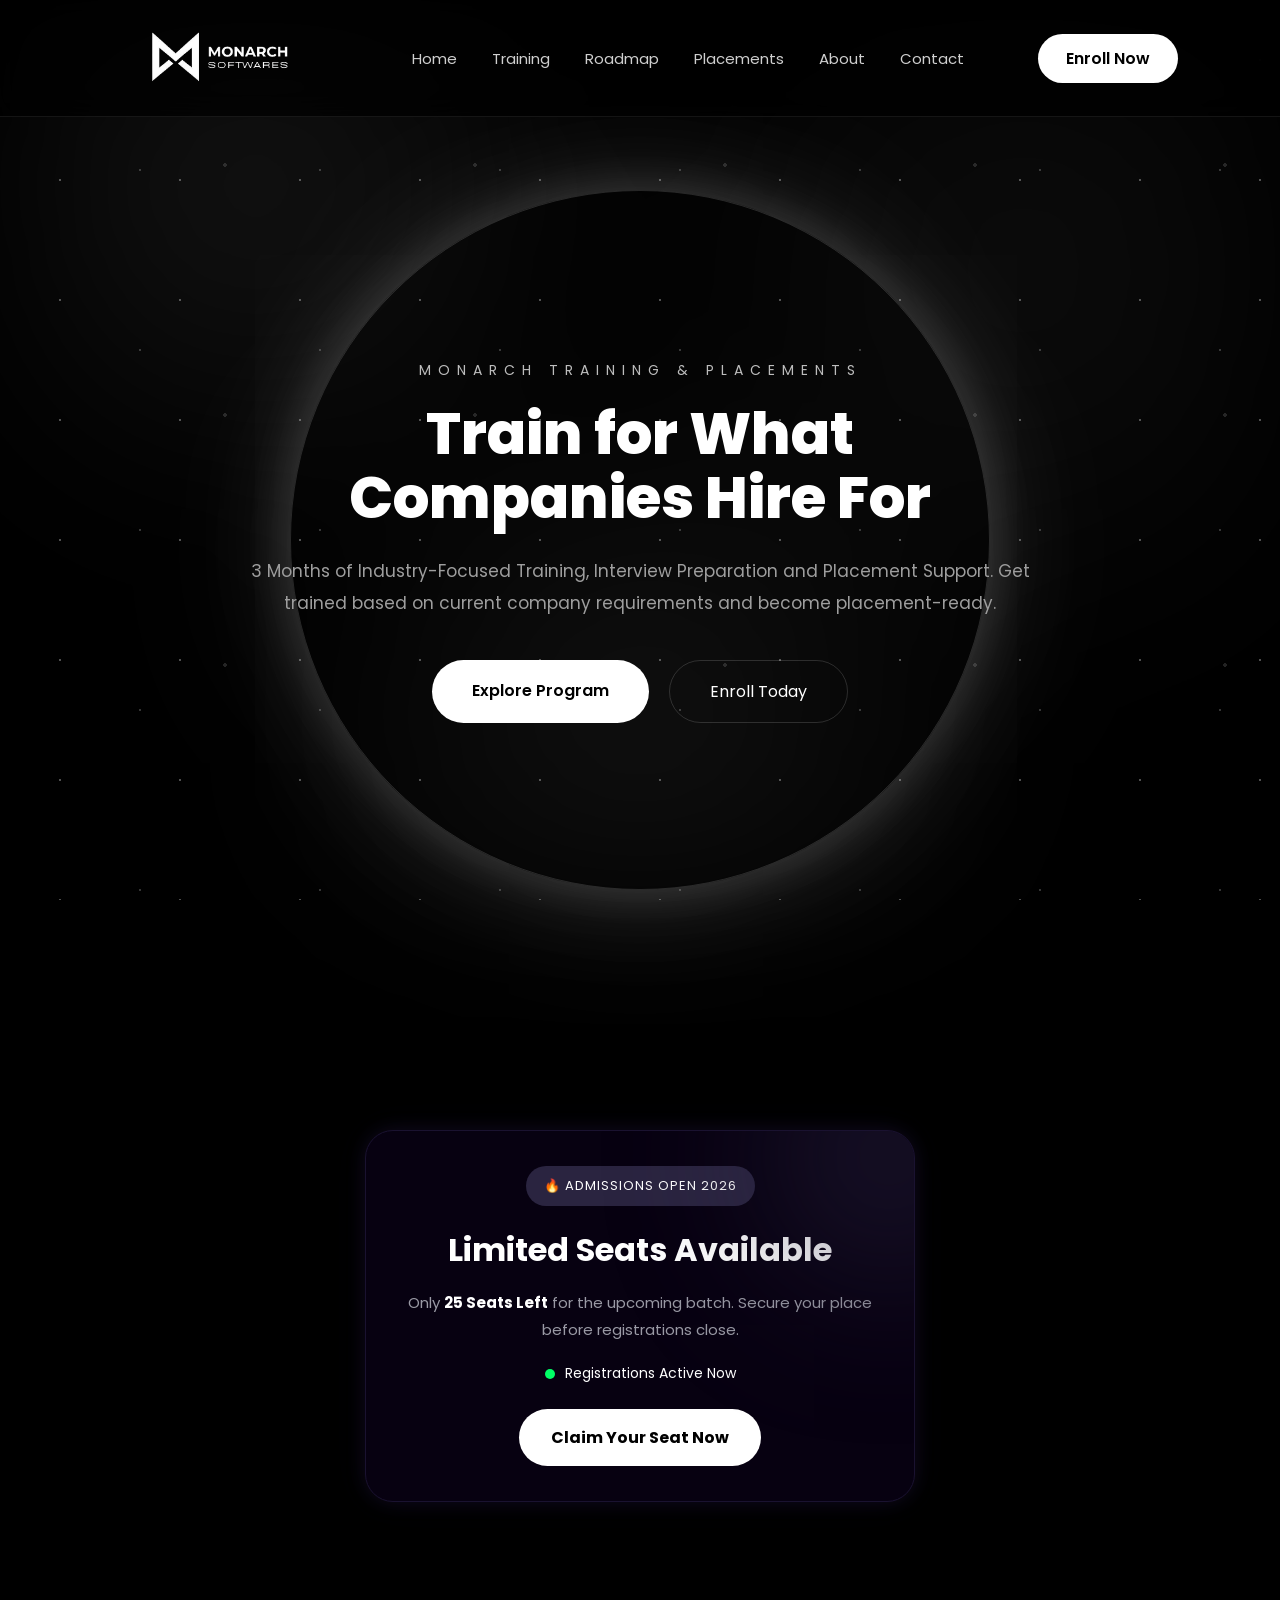
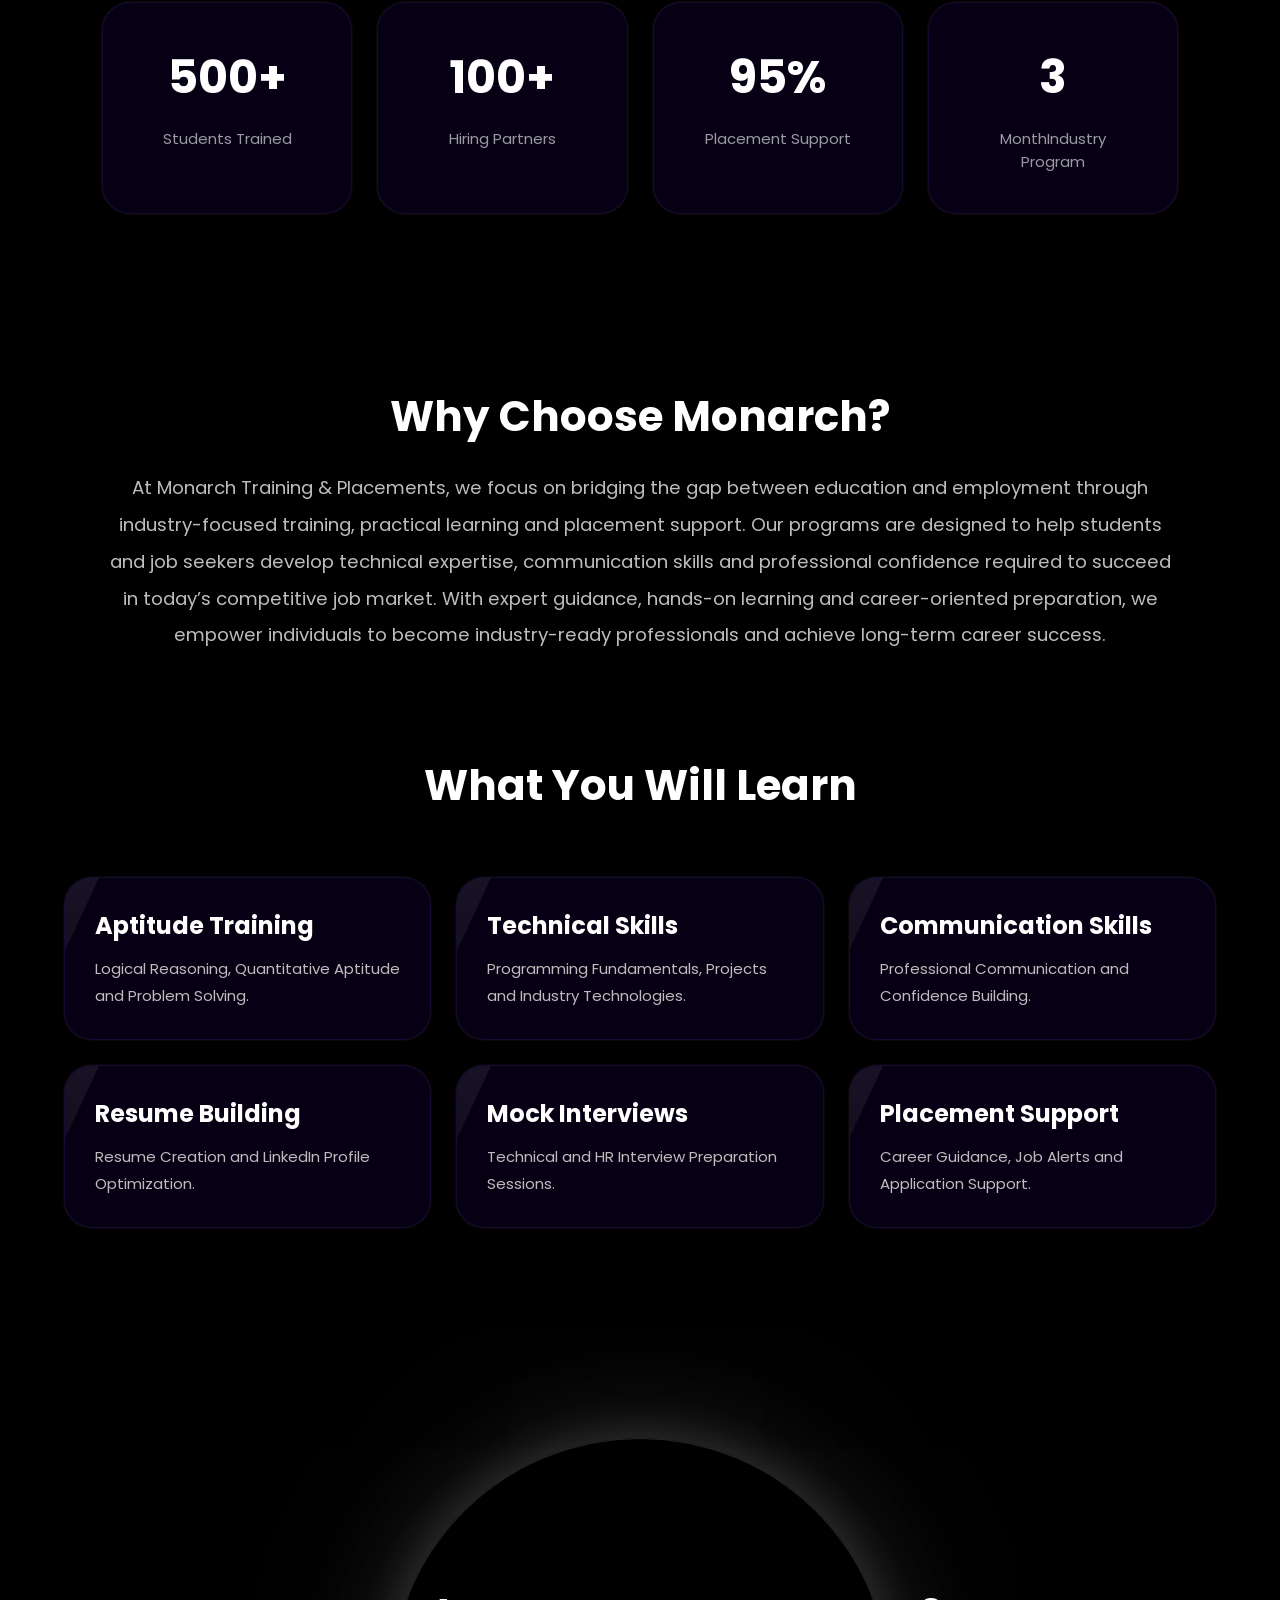
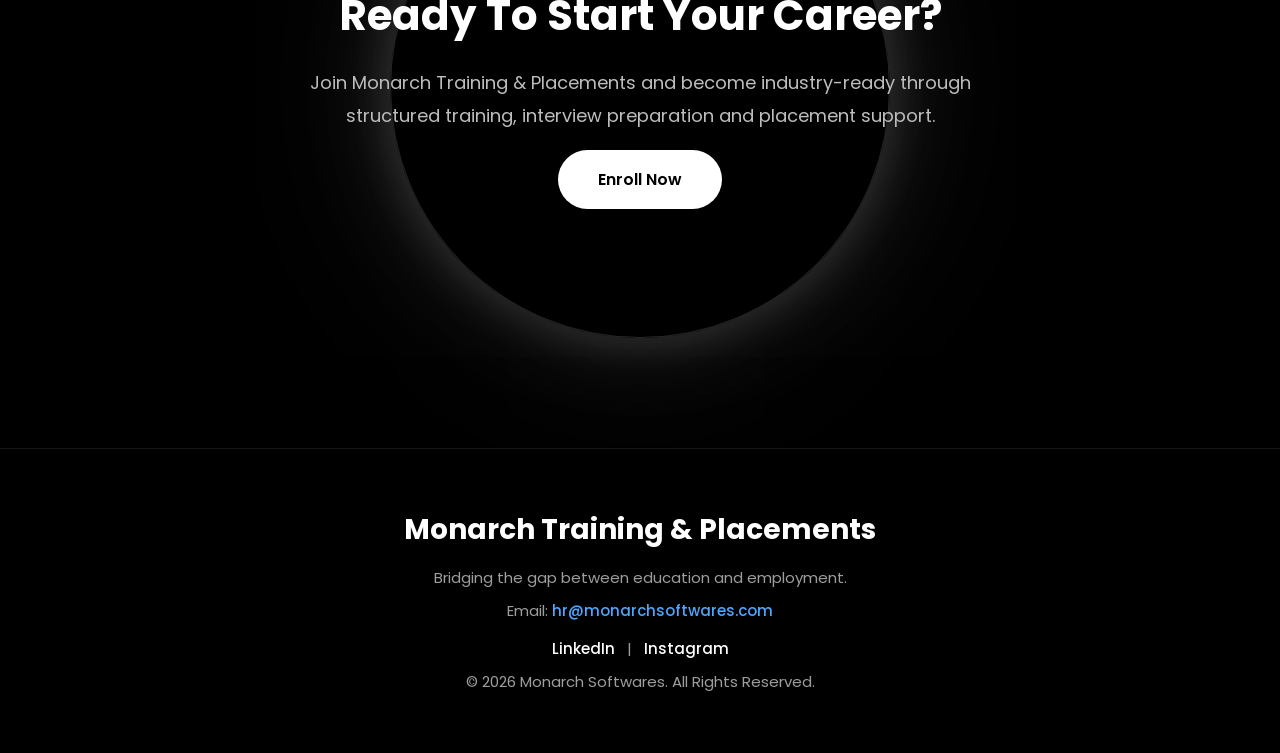
==== commit aaa5c9ec: "Updated card design, glass hover effect, and mobile UI improvements" ====
--- a/index.html
+++ b/index.html
@@ -62,6 +62,10 @@
         <li><a href="placement-support.html">Placements</a></li>
         <li><a href="about.html">About</a></li>
         <li><a href="contact.html">Contact</a></li>
+        <!-- Mobile only -->
+        <li class="mobile-enroll">
+            <a href="contact.html">Enroll Now</a>
+        </li>
     </ul>
 
     <a href="contact.html" class="enroll-btn">
@@ -250,7 +254,7 @@
 </section>
 
 <!-- FOOTER -->
-
+ 
 <footer>
 
     <h3>
@@ -262,18 +266,29 @@
     </p>
 
     <p>
-    Email:
-    <a href="https://mail.google.com/mail/?view=cm&fs=1&to=hr@monarchsoftwares.com" target="_blank">
-        hr@monarchsoftwares.com
-    </a>
-</p>
-
-    <p>
-        © 2026 Monarch Training & Placements.
+        Email:
+        <a href="https://mail.google.com/mail/?view=cm&fs=1&to=hr@monarchsoftwares.com" target="_blank">
+            hr@monarchsoftwares.com
+        </a>
+    </p>
+
+    <p class="social-links">
+        <a href="https://www.linkedin.com/company/monarch-placements/" target="_blank">
+            LinkedIn
+        </a>
+        |
+        <a href="https://www.instagram.com/monarchplacements?igsh=MWZpbWgyeWJ4cno0NA==" target="_blank">
+            Instagram
+        </a>
+    </p>
+
+    <p>
+        © 2026 Monarch Softwares.
         All Rights Reserved.
     </p>
 
 </footer>
+
 <script src="script.js"></script>
 
 </body>
--- a/style.css
+++ b/style.css
@@ -2548,17 +2548,6 @@
     .navbar .enroll-btn{
         display:none;
     }
-
-    .nav-links::after{
-        content:'Enroll Now';
-        display:block;
-        background:#fff;
-        color:#000;
-        padding:14px 25px;
-        border-radius:40px;
-        font-weight:600;
-        margin-top:10px;
-    }
 }
 @media(max-width:768px){
 
@@ -3366,4 +3355,601 @@
     margin-left:-35px !important;
 }
 
+}
+.mobile-enroll{
+    display:none;
+}
+
+@media(max-width:768px){
+
+    .mobile-enroll{
+        display:block;
+        width:100%;
+    }
+
+    .mobile-enroll a{
+        display:block;
+        background:#fff;
+        color:#000 !important;
+        padding:14px;
+        border-radius:50px;
+        text-align:center;
+        font-weight:600;
+        margin-top:10px;
+    }
+}
+/* ===== DESKTOP FONT SIZE REDUCE ===== */
+
+@media(min-width:769px){
+
+    /* Main Hero Titles */
+    .hero-content h1,
+    .training-content h1,
+    .roadmap-content h1,
+    .about-content h1,
+    .contact-content h1,
+    .placement-content h1{
+        font-size:58px !important;
+    }
+
+    /* Hero Paragraph */
+    .hero-content p,
+    .training-content p,
+    .roadmap-content p,
+    .about-content p,
+    .contact-content p,
+    .placement-content p{
+        font-size:17px !important;
+    }
+
+    /* Section Headings */
+    .companies h2,
+    .why-monarch h2,
+    .training-modules h2,
+    .placement-stats h2,
+    .zigzag-learning h2,
+    .about-intro h2,
+    .showcase-text h2,
+    .mission-side h2,
+    .vision-side h2,
+    .cta-content h2{
+        font-size:42px !important;
+    }
+
+    /* Card Titles */
+    .module-box h3,
+    .timeline-card h3,
+    .content h3,
+    .journey-content h3{
+        font-size:24px !important;
+    }
+
+    /* Normal Text */
+    p,
+    li{
+        font-size:15px;
+    }
+
+    /* Stats */
+    .stat-card h2{
+        font-size:46px !important;
+    }
+}
+/* ==========================================
+   FINAL MOBILE OPTIMIZATION
+========================================== */
+
+@media(max-width:768px){
+
+    /* HERO SECTIONS */
+
+    .hero,
+    .training-hero,
+    .roadmap-hero,
+    .placement-hero,
+    .about-hero,
+    .contact-hero{
+
+        min-height:80vh !important;
+
+        display:flex !important;
+        justify-content:center !important;
+        align-items:center !important;
+
+        padding:90px 20px !important;
+
+        position:relative;
+        overflow:hidden;
+    }
+
+    /* HERO CONTENT */
+
+    .hero-content,
+    .training-content,
+    .roadmap-content,
+    .placement-content,
+    .about-content,
+    .contact-content{
+
+        max-width:330px;
+        margin:auto;
+        text-align:center;
+        z-index:2;
+    }
+
+    /* CENTER GLOW CIRCLES */
+
+    .glow-circle,
+    .about-circle,
+    .contact-circle{
+
+        position:absolute !important;
+
+        top:50% !important;
+        left:50% !important;
+
+        transform:translate(-50%,-50%) !important;
+
+        width:280px !important;
+        height:280px !important;
+
+        opacity:.45;
+    }
+
+    /* SAME GAP AFTER HERO */
+
+    .stats,
+    .why-monarch,
+    .training-modules,
+    .timeline-section,
+    .placement-journey,
+    .about-intro,
+    .contact-form-section{
+
+        padding-top:80px !important;
+    }
+
+    /* HERO TITLES */
+
+    .hero-content h1,
+    .training-content h1,
+    .roadmap-content h1,
+    .placement-content h1,
+    .about-content h1,
+    .contact-content h1{
+
+        font-size:26px !important;
+        line-height:1.25 !important;
+        margin-bottom:15px !important;
+    }
+
+    /* SUBTITLE */
+
+    .subtitle{
+
+        font-size:9px !important;
+        letter-spacing:3px !important;
+    }
+
+    /* HERO DESCRIPTION */
+
+    .hero-content p,
+    .training-content p,
+    .roadmap-content p,
+    .placement-content p,
+    .about-content p,
+    .contact-content p{
+
+        font-size:12px !important;
+        line-height:1.8 !important;
+    }
+
+    /* ALL HEADINGS */
+
+    h2{
+
+        font-size:22px !important;
+        line-height:1.3 !important;
+    }
+
+    h3{
+
+        font-size:16px !important;
+        line-height:1.4 !important;
+    }
+
+    h4{
+
+        font-size:14px !important;
+    }
+
+    /* NORMAL TEXT */
+
+    p,
+    li{
+
+        font-size:12px !important;
+        line-height:1.8 !important;
+    }
+
+    /* STATS */
+
+    .stat-card h2{
+
+        font-size:28px !important;
+    }
+
+    .stat-card p{
+
+        font-size:12px !important;
+    }
+
+    /* BUTTONS */
+
+    .primary-btn,
+    .secondary-btn,
+    .banner-btn,
+    .cta-btn,
+    .enroll-btn{
+
+        font-size:13px !important;
+    }
+
+    /* NAVBAR */
+
+    .nav-links a{
+
+        font-size:13px !important;
+    }
+
+    /* TIMELINE */
+
+    .timeline-card h3{
+
+        font-size:18px !important;
+    }
+
+    /* ZIGZAG */
+
+    .zigzag-item .content h3{
+
+        font-size:15px !important;
+    }
+
+    .zigzag-item .content p{
+
+        font-size:11px !important;
+    }
+
+    /* CONTACT */
+
+    .contact-info h2{
+
+        font-size:22px !important;
+    }
+
+    .contact-info p,
+    .contact-details div{
+
+        font-size:12px !important;
+    }
+
+    /* FOOTER */
+
+    footer h3{
+
+        font-size:16px !important;
+    }
+
+    footer p{
+
+        font-size:11px !important;
+    }
+
+    /* LOGO */
+
+    .logo img{
+
+        width:150px !important;
+    }
+}
+@media(max-width:768px){
+
+    .admission-banner{
+
+        max-width:260px !important;
+
+        padding:18px !important;
+
+        margin:15px auto 0 !important;
+
+        border-radius:18px !important;
+    }
+
+    .admission-banner h3{
+
+        font-size:18px !important;
+
+        margin-top:12px !important;
+    }
+
+    .admission-banner p{
+
+        font-size:11px !important;
+
+        line-height:1.6 !important;
+
+        margin-top:10px !important;
+    }
+
+    .banner-badge{
+
+        font-size:9px !important;
+
+        padding:6px 12px !important;
+    }
+
+    .live-indicator{
+
+        font-size:10px !important;
+
+        margin-top:12px !important;
+    }
+
+    .banner-btn{
+
+        max-width:180px !important;
+
+        padding:10px 18px !important;
+
+        font-size:12px !important;
+
+        margin-top:15px !important;
+    }
+
+}
+@media(max-width:768px){
+
+    .stats{
+        padding:40px 20px !important;
+        gap:15px !important;
+    }
+
+    .stat-card{
+        min-height:120px !important;
+        padding:25px 15px !important;
+        border-radius:20px !important;
+    }
+
+    .stat-card h2{
+        font-size:24px !important;
+        margin-bottom:8px !important;
+    }
+
+    .stat-card p{
+        font-size:12px !important;
+        line-height:1.4 !important;
+    }
+}
+@media (max-width:768px){
+
+    .contact-form{
+        max-width:320px !important;
+        padding:20px 15px !important;
+        margin:auto !important;
+    }
+
+    .form-group input,
+    .form-group select{
+        height:45px !important;
+        min-height:45px !important;
+        padding:8px 12px !important;
+    }
+
+    .form-group textarea{
+        height:90px !important;
+        min-height:90px !important;
+    }
+
+    .submit-btn{
+        height:45px !important;
+    }
+}
+@media(max-width:768px){
+
+    /* CONTACT FORM CONTAINER */
+
+    .contact-form{
+        width:88% !important;
+        max-width:330px !important;
+        padding:20px !important;
+        border-radius:20px !important;
+    }
+
+    /* TITLE */
+
+    .contact-form h2{
+        font-size:22px !important;
+        margin-bottom:18px !important;
+    }
+
+    /* INPUTS */
+
+    .form-group input,
+    .form-group select{
+        height:42px !important;
+        padding:10px 14px !important;
+        font-size:13px !important;
+    }
+
+    /* TEXTAREA */
+
+    .form-group textarea{
+        height:90px !important;
+        padding:10px 14px !important;
+        font-size:13px !important;
+    }
+
+    /* BUTTON */
+    .submit-btn{
+    width:220px !important;
+
+    display:flex !important;
+    justify-content:center !important;
+    align-items:center !important;
+
+    margin:0 auto !important;
+
+    text-align:center !important;
+
+    padding:0 !important;
+    }
+}
+@media(max-width:768px){
+
+    .contact-info{
+
+        height:auto !important;
+        min-height:auto !important;
+
+        padding:25px !important;
+    }
+
+}
+@media(max-width:768px){
+
+    .contact-info-map{
+
+        padding:0 30px 50px !important;
+    }
+
+    .contact-info{
+
+        width:95% !important;
+
+        margin:0 auto !important;
+    }
+
+}
+.social-links{
+    margin-top:15px;
+}
+
+.social-links a{
+    color:#ffffff;
+    text-decoration:none;
+    font-weight:500;
+    transition:.3s;
+    margin:0 8px;
+}
+
+.social-links a:hover{
+    opacity:.7;
+}
+/* ===================================
+   UNIVERSAL DARK PURPLE GLASS CARD
+=================================== */
+
+.feature-card,
+.program-card,
+.support-card,
+.process-card,
+.timeline-card,
+.module-box,
+.content,
+.contact-form,
+.contact-info,
+.stat-card{
+
+    position:relative;
+    overflow:hidden;
+
+    background:#070014 !important;
+
+    border:1px solid rgba(90,70,180,.18) !important;
+
+    border-radius:28px !important;
+
+    backdrop-filter:blur(15px);
+
+    transition:all .4s ease;
+
+    box-shadow:
+    0 0 0 1px rgba(255,255,255,.03),
+    0 10px 30px rgba(0,0,0,.35);
+}
+
+/* GLASS REFLECTION */
+
+.feature-card::before,
+.program-card::before,
+.support-card::before,
+.process-card::before,
+.timeline-card::before,
+.module-box::before,
+.content::before,
+.contact-form::before,
+.contact-info::before,
+.stat-card::before{
+
+    content:"";
+
+    position:absolute;
+
+    top:-120%;
+    left:-60%;
+
+    width:60%;
+    height:300%;
+
+    background:linear-gradient(
+        rgba(255,255,255,.10),
+        transparent
+    );
+
+    transform:rotate(25deg);
+
+    transition:.8s ease;
+
+    pointer-events:none;
+}
+
+/* HOVER */
+
+.feature-card:hover,
+.program-card:hover,
+.support-card:hover,
+.process-card:hover,
+.timeline-card:hover,
+.module-box:hover,
+.content:hover,
+.contact-form:hover,
+.contact-info:hover,
+.stat-card:hover{
+
+    background:#111111 !important;
+
+    border-color:rgba(180,180,180,.20) !important;
+
+    transform:translateY(-6px);
+
+    box-shadow:
+    0 15px 35px rgba(0,0,0,.50),
+    0 0 20px rgba(255,255,255,.05);
+}
+
+/* MOVING GLASS EFFECT */
+
+.feature-card:hover::before,
+.program-card:hover::before,
+.support-card:hover::before,
+.process-card:hover::before,
+.timeline-card:hover::before,
+.module-box:hover::before,
+.content:hover::before,
+.contact-form:hover::before,
+.contact-info:hover::before,
+.stat-card:hover::before{
+
+    left:130%;
 }
